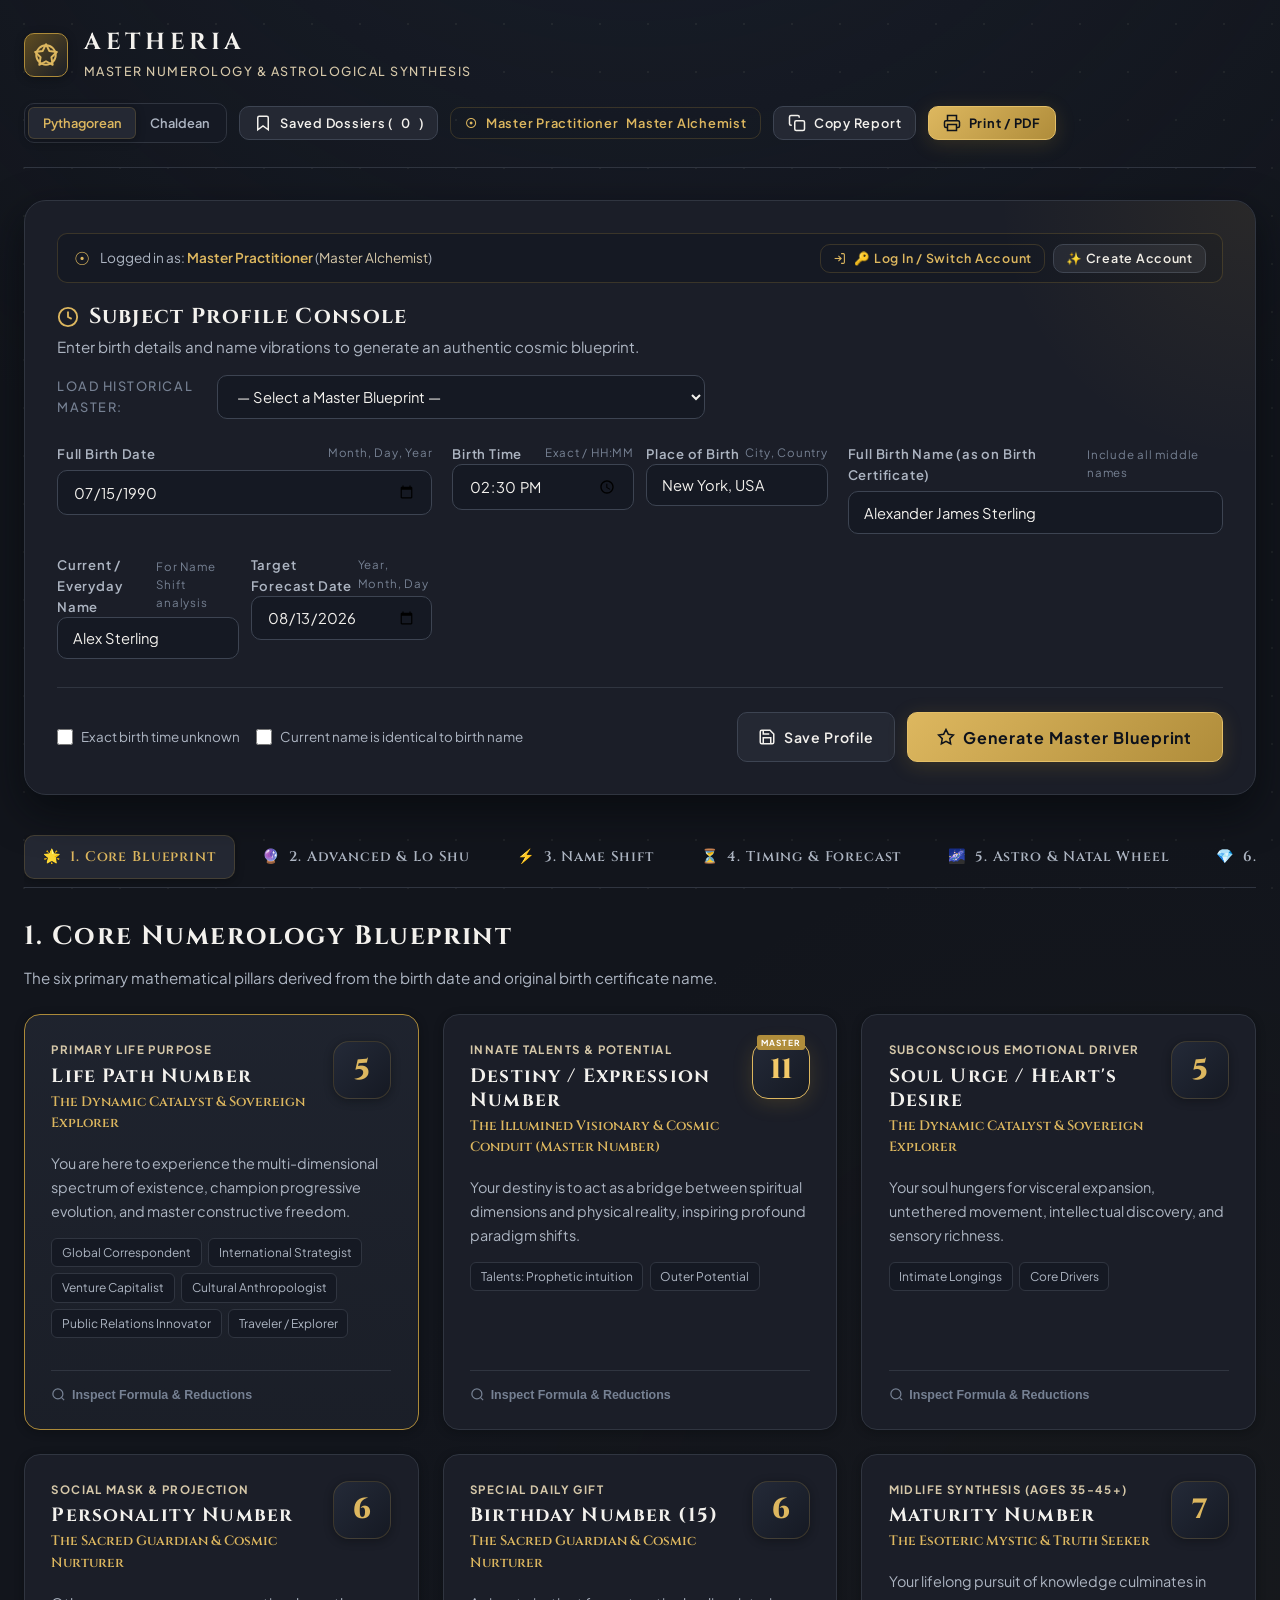
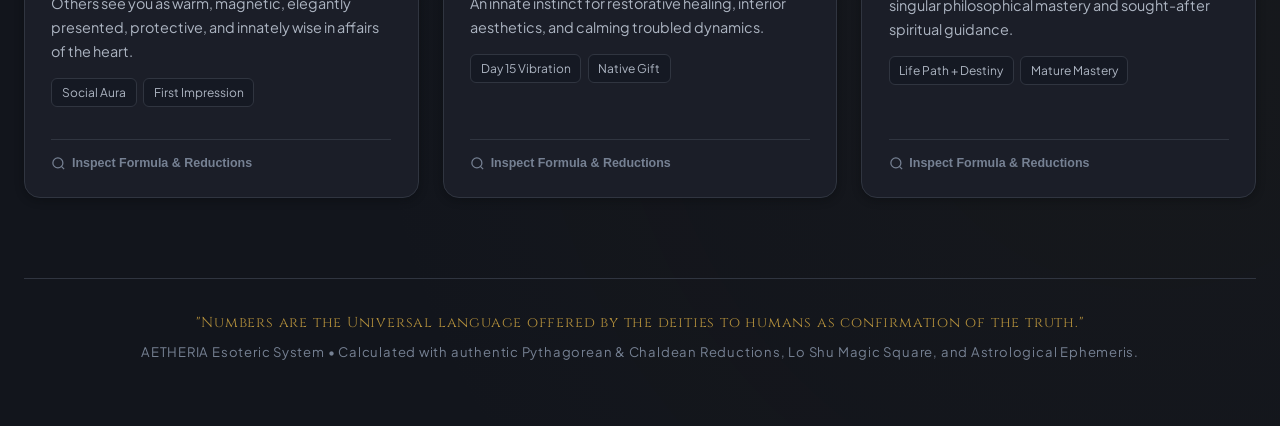
==== index.html @ dfb7d839 "feat: Initial release of AETHERIA Master Numerology & Astrological Synthesis WebApp" ====
<!DOCTYPE html>
<html lang="en">
<head>
  <meta charset="UTF-8">
  <meta name="viewport" content="width=device-width, initial-scale=1.0">
  <title>AETHERIA • Master Numerology & Astrological Synthesis</title>
  <meta name="description" content="Deeply insightful, mathematically rigorous numerology and astrological-hybrid blueprint engine. Full Pythagorean & Chaldean calculations, Karmic Debt detection, transit forecasting, and name shift analysis.">
  
  <!-- CSS Stylesheets -->
  <link rel="stylesheet" href="css/main.css">
  <link rel="stylesheet" href="css/components.css">
  <link rel="stylesheet" href="css/print.css" media="print">
  <link rel="icon" href="data:image/svg+xml,<svg xmlns=%22http://www.w3.org/2000/svg%22 viewBox=%220 0 100 100%22><text y=%22.9em%22 font-size=%2290%22>✨</text></svg>">
</head>
<body>

  <div class="app-container">
    
    <!-- BRAND & HEADER BAR -->
    <header class="brand-header">
      <div class="brand-logo-group">
        <div class="brand-sigil">
          <!-- Sacred Geometry Hexagram / Solar Sigil SVG -->
          <svg viewBox="0 0 24 24" fill="none" stroke-width="1.8" stroke-linecap="round" stroke-linejoin="round">
            <circle cx="12" cy="12" r="9"></circle>
            <polygon points="12 2 15.09 8.26 22 9.27 17 14.14 18.18 21.02 12 17.77 5.82 21.02 7 14.14 2 9.27 8.91 8.26 12 2"></polygon>
          </svg>
        </div>
        <div class="brand-title-wrap">
          <h1>Aetheria</h1>
          <span class="brand-subtitle">Master Numerology & Astrological Synthesis</span>
        </div>
      </div>

      <div class="header-actions">
        <!-- System Toggle (Pythagorean / Chaldean) -->
        <div class="system-toggle-group" title="Select Calculation System">
          <button type="button" id="btn-system-pythagorean" class="system-toggle-btn active" data-system="pythagorean">Pythagorean</button>
          <button type="button" id="btn-system-chaldean" class="system-toggle-btn" data-system="chaldean">Chaldean</button>
        </div>

        <button type="button" id="btn-saved-profiles" class="btn btn-secondary btn-sm" title="View Saved Client Profiles">
          <svg viewBox="0 0 24 24" fill="none" stroke="currentColor" stroke-width="2"><path d="M19 21l-7-5-7 5V5a2 2 0 0 1 2-2h10a2 2 0 0 1 2 2z"></path></svg>
          Saved Dossiers (<span id="saved-count">0</span>)
        </button>

        <!-- User Account / Log In Profile Button -->
        <button type="button" id="btn-user-account" class="btn btn-gold-ghost btn-sm user-account-pill" title="Log In, Register, or Manage Vault">
          <span class="user-sigil-avatar" id="header-user-sigil">🔑</span>
          <span id="header-user-name">Log In / Sign Up</span>
          <span class="user-role-badge" id="header-user-role">Vault</span>
        </button>

        <button type="button" id="btn-copy-report" class="btn btn-secondary btn-sm" title="Copy Markdown Report to Clipboard">
          <svg viewBox="0 0 24 24" fill="none" stroke="currentColor" stroke-width="2"><rect x="9" y="9" width="13" height="13" rx="2" ry="2"></rect><path d="M5 15H4a2 2 0 0 1-2-2V4a2 2 0 0 1 2-2h9a2 2 0 0 1 2 2v1"></path></svg>
          Copy Report
        </button>

        <button type="button" id="btn-print-dossier" class="btn btn-primary btn-sm" title="Print or Save as PDF Dossier">
          <svg viewBox="0 0 24 24" fill="none" stroke="currentColor" stroke-width="2"><polyline points="6 9 6 2 18 2 18 9"></polyline><path d="M6 18H4a2 2 0 0 1-2-2v-5a2 2 0 0 1 2-2h16a2 2 0 0 1 2 2v5a2 2 0 0 1-2 2h-2"></path><rect x="6" y="14" width="12" height="8"></rect></svg>
          Print / PDF
        </button>
      </div>
    </header>

    <!-- INPUT CONSOLE CARD -->
    <section class="console-card" id="console-section">
      <!-- Active Vault / Account Quick Access Strip -->
      <div style="display: flex; justify-content: space-between; align-items: center; background: var(--bg-input); padding: 0.6rem 1rem; border-radius: var(--radius-md); border: 1px solid var(--border-gold-subtle); margin-bottom: 1.25rem; flex-wrap: wrap; gap: 0.5rem;">
        <div style="display: flex; align-items: center; gap: 0.6rem;">
          <span id="banner-user-sigil" style="font-size: 1.1rem; color: var(--gold-primary);">☉</span>
          <span style="font-size: 0.85rem; color: var(--text-secondary);">
            Logged in as: <strong id="banner-user-name" style="color: var(--gold-primary);">Master Practitioner</strong> (<span id="banner-user-role" style="color: var(--gold-muted);">Master</span>)
          </span>
        </div>
        <div style="display: flex; gap: 0.5rem;">
          <button type="button" id="btn-banner-login" class="btn btn-gold-ghost btn-sm" style="padding: 0.35rem 0.75rem; font-size: 0.78rem;">
            <svg viewBox="0 0 24 24" fill="none" stroke="currentColor" stroke-width="2" style="width: 13px; height: 13px;"><path d="M15 3h4a2 2 0 0 1 2 2v14a2 2 0 0 1-2 2h-4"></path><polyline points="10 17 15 12 10 7"></polyline><line x1="15" y1="12" x2="3" y2="12"></line></svg>
            🔑 Log In / Switch Account
          </button>
          <button type="button" id="btn-banner-signup" class="btn btn-secondary btn-sm" style="padding: 0.35rem 0.75rem; font-size: 0.78rem;">
            ✨ Create Account
          </button>
        </div>
      </div>

      <div class="console-header">
        <div>
          <h2>
            <svg width="22" height="22" viewBox="0 0 24 24" fill="none" stroke="var(--gold-primary)" stroke-width="2"><circle cx="12" cy="12" r="10"></circle><polyline points="12 6 12 12 16 14"></polyline></svg>
            Subject Profile Console
          </h2>
          <p>Enter birth details and name vibrations to generate an authentic cosmic blueprint.</p>
        </div>

        <div class="preset-selector-group">
          <label for="preset-select">Load Historical Master:</label>
          <select id="preset-select" class="form-select" style="min-width: 220px;">
            <option value="">— Select a Master Blueprint —</option>
          </select>
        </div>
      </div>

      <form id="blueprint-form">
        <div class="form-grid">
          <!-- Full Birth Date -->
          <div class="form-group">
            <label for="input-birth-date">
              Full Birth Date
              <span class="hint">Month, Day, Year</span>
            </label>
            <input type="date" id="input-birth-date" class="form-control" required value="1990-07-15">
          </div>

          <!-- Birth Time & Place -->
          <div class="form-group">
            <div class="form-row-duo">
              <div>
                <label for="input-birth-time">
                  Birth Time
                  <span class="hint">Exact / HH:MM</span>
                </label>
                <input type="time" id="input-birth-time" class="form-control" value="14:30">
              </div>
              <div>
                <label for="input-birth-place">
                  Place of Birth
                  <span class="hint">City, Country</span>
                </label>
                <input type="text" id="input-birth-place" class="form-control" list="cities-datalist" placeholder="e.g. Paris, France" value="New York, USA">
                <datalist id="cities-datalist"></datalist>
              </div>
            </div>
          </div>

          <!-- Full Birth Name -->
          <div class="form-group">
            <label for="input-birth-name">
              Full Birth Name (as on Birth Certificate)
              <span class="hint">Include all middle names</span>
            </label>
            <input type="text" id="input-birth-name" class="form-control" placeholder="e.g. Nikola Tesla" required value="Alexander James Sterling">
          </div>

          <!-- Current Name & Forecasting Date -->
          <div class="form-group">
            <div class="form-row-duo">
              <div>
                <label for="input-current-name">
                  Current / Everyday Name
                  <span class="hint">For Name Shift analysis</span>
                </label>
                <input type="text" id="input-current-name" class="form-control" placeholder="Same as birth name" value="Alex Sterling">
              </div>
              <div>
                <label for="input-forecast-date">
                  Target Forecast Date
                  <span class="hint">Year, Month, Day</span>
                </label>
                <input type="date" id="input-forecast-date" class="form-control" value="2026-08-13">
              </div>
            </div>
          </div>
        </div>

        <div class="form-footer-actions">
          <div class="form-quick-options">
            <label class="checkbox-label">
              <input type="checkbox" id="chk-unknown-time"> Exact birth time unknown
            </label>
            <label class="checkbox-label">
              <input type="checkbox" id="chk-same-name"> Current name is identical to birth name
            </label>
          </div>

          <div style="display: flex; gap: 0.75rem;">
            <button type="button" id="btn-save-current" class="btn btn-secondary" title="Save current subject profile">
              <svg viewBox="0 0 24 24" fill="none" stroke="currentColor" stroke-width="2"><path d="M19 21H5a2 2 0 0 1-2-2V5a2 2 0 0 1 2-2h11l5 5v11a2 2 0 0 1-2 2z"></path><polyline points="17 21 17 13 7 13 7 21"></polyline><polyline points="7 3 7 8 15 8"></polyline></svg>
              Save Profile
            </button>
            <button type="submit" id="btn-calculate" class="btn btn-primary btn-lg">
              <svg viewBox="0 0 24 24" fill="none" stroke="currentColor" stroke-width="2"><polygon points="12 2 15.09 8.26 22 9.27 17 14.14 18.18 21.02 12 17.77 5.82 21.02 7 14.14 2 9.27 8.91 8.26 12 2"></polygon></svg>
              Generate Master Blueprint
            </button>
          </div>
        </div>
      </form>
    </section>

    <!-- PRINT DOSSIER HEADER (Shows when printed or on report view) -->
    <div class="print-dossier-header" id="print-dossier-banner" style="display: none;">
      <div style="display: flex; justify-content: space-between; align-items: flex-start;">
        <div>
          <h2 id="print-subject-name" style="font-size: 1.5rem; margin-bottom: 0.25rem;">Subject Name</h2>
          <p id="print-subject-details" style="font-size: 0.85rem; color: #444;">Birth Date: 1990-07-15 | System: Pythagorean</p>
        </div>
        <div style="text-align: right;">
          <strong style="font-size: 0.9rem;">AETHERIA ESOTERIC DOSSIER</strong>
          <p id="print-generated-date" style="font-size: 0.75rem; color: #666;">Target Forecast: 2026-08-13</p>
        </div>
      </div>
    </div>

    <!-- TAB NAVIGATION BAR -->
    <div class="tabs-nav-wrapper">
      <nav class="tabs-nav" id="main-tabs-nav" role="tablist">
        <button type="button" class="tab-btn active" data-tab="tab-core" role="tab" aria-selected="true">
          <span>🌟</span> 1. Core Blueprint
        </button>
        <button type="button" class="tab-btn" data-tab="tab-advanced" role="tab" aria-selected="false">
          <span>🔮</span> 2. Advanced & Lo Shu
        </button>
        <button type="button" class="tab-btn" data-tab="tab-name-shift" role="tab" aria-selected="false">
          <span>⚡</span> 3. Name Shift
        </button>
        <button type="button" class="tab-btn" data-tab="tab-forecasting" role="tab" aria-selected="false">
          <span>⏳</span> 4. Timing & Forecast
        </button>
        <button type="button" class="tab-btn" data-tab="tab-synthesis" role="tab" aria-selected="false">
          <span>🌌</span> 5. Astro & Natal Wheel
        </button>
        <button type="button" class="tab-btn" data-tab="tab-remedies" role="tab" aria-selected="false">
          <span>💎</span> 6. Remedies & Solfeggio
        </button>
        <button type="button" class="tab-btn" data-tab="tab-business" role="tab" aria-selected="false">
          <span>🏢</span> 7. Business & Address
        </button>
        <button type="button" class="tab-btn" data-tab="tab-oracle" role="tab" aria-selected="false">
          <span>🤖</span> 8. Esoteric Oracle
        </button>
        <button type="button" class="tab-btn" data-tab="tab-compatibility" role="tab" aria-selected="false">
          <span>💫</span> 9. Synastry Matcher
        </button>
      </nav>
    </div>

    <!-- MAIN TAB CONTENTS CONTAINER -->
    <main id="dossier-content">

      <!-- ===================================================================
           TAB 1: CORE NUMEROLOGY BLUEPRINT
           =================================================================== -->
      <section class="tab-pane active" id="tab-core" role="tabpanel">
        <div style="margin-bottom: 1.5rem;">
          <h2>1. Core Numerology Blueprint</h2>
          <p>The six primary mathematical pillars derived from the birth date and original birth certificate name.</p>
        </div>

        <div class="blueprint-grid" id="core-blueprint-grid">
          <!-- Injected dynamically by JS -->
        </div>
      </section>

      <!-- ===================================================================
           TAB 2: ADVANCED & LO SHU MAGIC SQUARE
           =================================================================== -->
      <section class="tab-pane" id="tab-advanced" role="tabpanel">
        <div style="margin-bottom: 1.5rem;">
          <h2>2. Advanced Esoteric Elements & Lo Shu Magic Square</h2>
          <p>Lo Shu 3×3 Hermetic grid, 8 Arrows of Destiny, Planes of Expression, Bridge Numbers, Karmic Debts, and Epoch Cycles.</p>
        </div>

        <!-- Lo Shu 3x3 Magic Square & Arrows Section -->
        <div style="margin-bottom: 2.5rem;">
          <h3 style="margin-bottom: 0.5rem;">The Lo Shu Magic Square & 8 Arrows of Destiny</h3>
          <p style="margin-bottom: 1.25rem;">Ancient 3×3 chart mapping birth date digits into Thought, Soul, and Physical planes, revealing innate structural arrows.</p>
          <div class="loshu-container" id="loshu-container">
            <!-- Injected dynamically -->
          </div>
        </div>

        <!-- Planes of Expression & Subconscious Self -->
        <div style="margin-bottom: 2.5rem;">
          <h3 style="margin-bottom: 0.5rem;">Planes of Expression & Subconscious Self</h3>
          <p style="margin-bottom: 1.25rem;">Analysis of name letters distributed across Mental, Physical, Emotional, and Intuitive channels.</p>
          <div class="blueprint-grid" id="planes-expression-grid"></div>
        </div>

        <!-- Bridge Numbers -->
        <div style="margin-bottom: 2.5rem;">
          <h3 style="margin-bottom: 0.5rem;">Bridge Numbers (Friction Resolvers)</h3>
          <p style="margin-bottom: 1.25rem;">Quantifies the psychological distance between inner longings and outer expressions with integration advice.</p>
          <div class="blueprint-grid" id="bridge-numbers-grid"></div>
        </div>

        <!-- Three Major Life Epochs -->
        <div style="margin-bottom: 2.5rem;">
          <h3 style="margin-bottom: 0.5rem;">Three Major Life Period Cycles (Epochs)</h3>
          <p style="margin-bottom: 1.25rem;">The three overarching chapters of your life: Youth Formative, Adulthood Productive, and Elderhood Harvest.</p>
          <div class="pinnacles-grid" id="three-periods-grid"></div>
        </div>

        <!-- Karmic Debt Monitor Banner -->
        <div id="karmic-debt-banner-container"></div>

        <!-- Attitude & Balance Grid -->
        <div class="blueprint-grid" id="attitude-balance-grid"></div>

        <!-- 4 Life Challenge Numbers -->
        <div style="margin: 2.5rem 0 1rem 0;">
          <h3>The Four Life Challenges</h3>
          <p>Growth obstacles and developmental tests that arise at distinct evolutionary milestones.</p>
        </div>
        <div class="challenges-grid" id="challenges-grid"></div>

        <!-- 4 Pinnacle Cycles -->
        <div style="margin: 2.5rem 0 1rem 0;">
          <h3>The Four Pinnacle Cycles</h3>
          <p>Major life periods and environmental atmospheres calculated from the Life Path root vibration.</p>
        </div>
        <div class="pinnacles-grid" id="pinnacles-grid"></div>
      </section>

      <!-- ===================================================================
           TAB 3: NAME SHIFT ANALYSIS
           =================================================================== -->
      <section class="tab-pane" id="tab-name-shift" role="tabpanel">
        <div style="margin-bottom: 1.5rem;">
          <h2>3. Name Shift Analysis (Energetic Pivot)</h2>
          <p>Comparative resonance matrix between the original Birth Name on your certificate and your Current Working / Chosen Name.</p>
        </div>

        <div id="name-shift-container"></div>
      </section>

      <!-- ===================================================================
           TAB 4: TIMING & FORECASTING
           =================================================================== -->
      <section class="tab-pane" id="tab-forecasting" role="tabpanel">
        <div style="margin-bottom: 1.5rem;">
          <h2>4. Timing & Forecasting Engine</h2>
          <p>Personal Year, Personal Month, and Personal Day vibrations calculated for the target forecast date.</p>
        </div>

        <div class="forecast-hero-grid" id="forecast-hero-grid"></div>

        <div style="margin: 2.5rem 0 1rem 0;">
          <h3>9-Year Epicycle Progression</h3>
          <p>Visualizing where you currently stand in the 9-year cycle of initiation, growth, harvest, and completion.</p>
        </div>
        <div class="epicycle-tracker" id="epicycle-tracker"></div>

        <div style="margin: 2.5rem 0 1rem 0;">
          <h3>12-Month Transit Roadmap (<span id="forecast-year-label">2026</span>)</h3>
          <p>Month-by-month vibrational landscape, power windows, and tactical guidance.</p>
        </div>
        <div class="transit-calendar-grid" id="transit-calendar-grid"></div>
      </section>

      <!-- ===================================================================
           TAB 5: ASTROLOGY & NATAL HOROSCOPE WHEEL
           =================================================================== -->
      <section class="tab-pane" id="tab-synthesis" role="tabpanel">
        <div style="margin-bottom: 1.5rem;">
          <h2>5. Astrological Synthesis & Interactive Natal Wheel</h2>
          <p>Interactive 12-house vector horoscope wheel, live Chaldean planetary hours cosmic clock, and elemental balances.</p>
        </div>

        <!-- Interactive 12-House Natal Horoscope Wheel -->
        <div class="console-card" style="margin-bottom: 2rem;">
          <h3 style="text-align: center; margin-bottom: 0.5rem;">12-House Natal Horoscope Wheel</h3>
          <p style="text-align: center; margin-bottom: 1.5rem; font-size: 0.86rem;">Interactive vector chart with Ascendant (ASC), Midheaven (MC), Sun, Moon, 12 Houses, and aspect chords.</p>
          <div id="natal-wheel-container" style="display: flex; justify-content: center; align-items: center;"></div>
        </div>

        <!-- Planetary Hours Real-Time Cosmic Clock -->
        <div class="planetary-hours-banner" id="planetary-hours-banner">
          <!-- Injected dynamically -->
        </div>

        <div class="astro-synthesis-grid" id="astro-synthesis-grid" style="margin-top: 2rem;"></div>

        <!-- Lunar Mansion / Nakshatra -->
        <div class="blueprint-card" id="lunar-mansion-card" style="margin-top: 1.5rem;"></div>

        <!-- Quad-Elemental Meter -->
        <div class="astro-card" style="margin-top: 1.5rem;">
          <h3>Cosmic Quad-Elemental Matrix</h3>
          <p>Synthesized elemental distribution combining Astrological placements (Sun, Moon, Ascendant) with Numerological core weightings.</p>
          <div class="elemental-meter-group" id="elemental-meter-group"></div>
        </div>

        <!-- Synthesized Life Mandate Parchment -->
        <div class="mandate-parchment" id="mandate-parchment-container">
          <h3>
            <svg width="22" height="22" viewBox="0 0 24 24" fill="none" stroke="currentColor" stroke-width="2"><path d="M12 2l3.09 6.26L22 9.27l-5 4.87 1.18 6.88L12 17.77l-6.18 3.25L7 14.14 2 9.27l6.91-1.01L12 2z"></path></svg>
            Synthesized Executive Life Mandate
          </h3>
          <p class="mandate-text" id="mandate-proclamation-text"></p>
        </div>
      </section>

      <!-- ===================================================================
           TAB 6: ALCHEMICAL REMEDIES & SOLFEGGIO SOUND SYNTHESIZER
           =================================================================== -->
      <section class="tab-pane" id="tab-remedies" role="tabpanel">
        <div style="margin-bottom: 1.5rem;">
          <h2>6. Alchemical Remedies, Crystals & Solfeggio Sound Generator</h2>
          <p>Sacred gemstone prescriptions, color alchemy, and harmonic Web Audio tone generator attuned to your daily frequency.</p>
        </div>

        <!-- Solfeggio Player Card -->
        <div class="solfeggio-card">
          <div style="display: flex; justify-content: space-between; align-items: center; flex-wrap: wrap; gap: 1rem;">
            <div>
              <span class="card-tag">Web Audio API • Zero Dependencies</span>
              <h3 style="color: var(--gold-primary); margin: 0.2rem 0;">Solfeggio Harmonic Sound Synthesizer</h3>
              <p style="font-size: 0.88rem;">Select a pure sacred frequency for meditation, cellular attunement, and spiritual clearing.</p>
            </div>
            <div style="display: flex; align-items: center; gap: 1rem;">
              <div class="wave-animation">
                <div class="wave-bar"></div>
                <div class="wave-bar"></div>
                <div class="wave-bar"></div>
                <div class="wave-bar"></div>
                <div class="wave-bar"></div>
              </div>
              <button type="button" id="btn-toggle-audio" class="btn-play-tone" title="Play / Pause Tone">
                <svg id="audio-play-icon" width="22" height="22" viewBox="0 0 24 24" fill="currentColor"><polygon points="5 3 19 12 5 21 5 3"></polygon></svg>
              </button>
            </div>
          </div>

          <div class="solfeggio-controls">
            <div style="display: flex; align-items: center; gap: 0.75rem; flex-wrap: wrap;">
              <span style="font-size: 0.82rem; color: var(--text-secondary); font-weight: 600;">Active Tone:</span>
              <strong id="active-tone-label" style="color: var(--gold-primary); font-size: 0.95rem;">432 Hz • Universal Resonance</strong>
            </div>

            <div style="display: flex; align-items: center; gap: 1.25rem; flex-wrap: wrap;">
              <div style="display: flex; align-items: center; gap: 0.5rem;">
                <label for="solfeggio-volume" style="font-size: 0.78rem; color: var(--text-muted);">Volume:</label>
                <input type="range" id="solfeggio-volume" min="0" max="1" step="0.05" value="0.4" style="accent-color: var(--gold-primary); cursor: pointer; width: 100px;">
              </div>
              <div style="display: flex; align-items: center; gap: 0.5rem;">
                <label for="solfeggio-timer" style="font-size: 0.78rem; color: var(--text-muted);">Auto-Timer:</label>
                <select id="solfeggio-timer" class="form-select" style="padding: 0.35rem 0.6rem; font-size: 0.8rem; width: auto;">
                  <option value="0">Continuous</option>
                  <option value="5">5 Minutes</option>
                  <option value="10">10 Minutes</option>
                  <option value="15">15 Minutes</option>
                </select>
              </div>
            </div>
          </div>

          <div class="frequency-pill-grid" id="frequency-pill-grid">
            <!-- Injected dynamically -->
          </div>
        </div>

        <!-- Crystal & Gemstone Prescriptions -->
        <div class="blueprint-grid" id="remedies-grid"></div>

        <!-- Daily Cosmic Decree & Mantra -->
        <div class="mandate-parchment" style="margin-top: 2rem;">
          <h3 style="color: var(--gold-primary);">
            <svg width="20" height="20" viewBox="0 0 24 24" fill="none" stroke="currentColor" stroke-width="2"><circle cx="12" cy="12" r="10"></circle><polyline points="12 6 12 12 14 14"></polyline></svg>
            Daily Alchemical Decree & Meditation Ritual
          </h3>
          <p class="mandate-text" id="daily-mantra-proclamation" style="font-size: 1.05rem;"></p>
        </div>
      </section>

      <!-- ===================================================================
           TAB 7: BUSINESS & ADDRESS SUITE
           =================================================================== -->
      <section class="tab-pane" id="tab-business" role="tabpanel">
        <div style="margin-bottom: 1.5rem;">
          <h2>7. Business, Brand & Address Numerology Suite</h2>
          <p>Analyze company names, brand vibrations, property addresses, and configure practitioner white-label reports.</p>
        </div>

        <!-- Business Name Analyzer -->
        <div class="console-card">
          <h3 style="margin-bottom: 0.4rem;">Business & Brand Name Vibration Analyzer</h3>
          <p style="margin-bottom: 1.25rem; font-size: 0.88rem;">Evaluate the commercial frequency of candidate company names, domains, or book titles.</p>
          
          <div class="form-grid">
            <div class="form-group">
              <label for="input-business-name">Business / Brand Name</label>
              <input type="text" id="input-business-name" class="form-control" placeholder="e.g. Aetheria Quantum Labs" value="Aetheria Labs">
            </div>
            <div class="form-group" style="display: flex; justify-content: flex-end; align-items: flex-end;">
              <button type="button" id="btn-calc-business" class="btn btn-primary" style="width: 100%;">
                <svg viewBox="0 0 24 24" fill="none" stroke="currentColor" stroke-width="2"><path d="M22 12h-4l-3 9L9 3l-3 9H2"></path></svg>
                Calculate Brand Resonance
              </button>
            </div>
          </div>

          <div id="business-results-container" style="margin-top: 1.5rem;"></div>
        </div>

        <!-- Address Numerology -->
        <div class="console-card" style="margin-top: 2rem;">
          <h3 style="margin-bottom: 0.4rem;">Address & Living Space Numerology</h3>
          <p style="margin-bottom: 1.25rem; font-size: 0.88rem;">Decode the domestic atmosphere, prosperity flow, and creative energy of your home or office.</p>
          
          <div class="form-grid">
            <div class="form-group">
              <label for="input-home-address">Street Address / Unit Number</label>
              <input type="text" id="input-home-address" class="form-control" placeholder="e.g. 742 Evergreen Terrace, Unit 4B" value="108 Sacred Oak Way">
            </div>
            <div class="form-group" style="display: flex; justify-content: flex-end; align-items: flex-end;">
              <button type="button" id="btn-calc-address" class="btn btn-primary" style="width: 100%;">
                <svg viewBox="0 0 24 24" fill="none" stroke="currentColor" stroke-width="2"><path d="M3 9l9-7 9 7v11a2 2 0 0 1-2 2H5a2 2 0 0 1-2-2z"></path></svg>
                Decode Home Vibration
              </button>
            </div>
          </div>

          <div id="address-results-container" style="margin-top: 1.5rem;"></div>
        </div>
      </section>

      <!-- ===================================================================
           TAB 8: ESOTERIC ORACLE (AI CHART ADVISOR)
           =================================================================== -->
      <section class="tab-pane" id="tab-oracle" role="tabpanel">
        <div style="margin-bottom: 1.5rem;">
          <h2>8. The Esoteric Oracle • Cosmic Chart Advisor</h2>
          <p>Ask specific questions regarding career, love, timing, or life purpose to receive personalized chart synthesis.</p>
        </div>

        <div class="oracle-console-card">
          <label for="oracle-question-input" style="font-weight: 700; font-family: var(--font-serif); font-size: 1.05rem; color: var(--gold-primary); display: block; margin-bottom: 0.5rem;">
            Consult the Oracle regarding your cosmic blueprint:
          </label>
          <div style="display: flex; gap: 0.75rem; flex-wrap: wrap;">
            <input type="text" id="oracle-question-input" class="form-control" placeholder="e.g. What career path best aligns with my Life Path and current Personal Year?" style="flex: 1; font-size: 1rem;">
            <button type="button" id="btn-ask-oracle" class="btn btn-primary btn-lg">
              <span>🔮</span> Consult Oracle
            </button>
          </div>

          <div class="quick-prompts-group">
            <button type="button" class="quick-prompt-btn" data-prompt="What is my highest vocational calling and financial trajectory?">💼 Career & Wealth Calling</button>
            <button type="button" class="quick-prompt-btn" data-prompt="How should I navigate my current Personal Year cycle and monthly timing?">⏳ Annual Timing & Cycles</button>
            <button type="button" class="quick-prompt-btn" data-prompt="What are my core emotional needs in love and partnership?">❤️ Love & Emotional Sanctuary</button>
            <button type="button" class="quick-prompt-btn" data-prompt="What is the primary spiritual lesson of my active Karmic Debts and Challenges?">✨ Karma & Soul Mastery</button>
          </div>

          <div id="oracle-response-container"></div>
        </div>
      </section>

      <!-- ===================================================================
           TAB 9: RELATIONSHIP COMPATIBILITY MATCHER
           =================================================================== -->
      <section class="tab-pane" id="tab-compatibility" role="tabpanel">
        <div style="margin-bottom: 1.5rem;">
          <h2>9. Relationship Resonance & Synergy Matcher</h2>
          <p>Compare two cosmic blueprints to evaluate harmonic affinity, communication ease, and mutual growth friction.</p>
        </div>

        <div class="console-card">
          <div class="form-grid">
            <div class="form-group">
              <label for="compat-partner-name">Partner / Counterpart Full Name</label>
              <input type="text" id="compat-partner-name" class="form-control" placeholder="e.g. Marie Curie" value="Eleanor Vance">
            </div>
            <div class="form-group">
              <label for="compat-partner-date">Partner Birth Date</label>
              <input type="date" id="compat-partner-date" class="form-control" value="1992-11-24">
            </div>
          </div>
          <div style="margin-top: 1.25rem; text-align: right;">
            <button type="button" id="btn-calculate-compat" class="btn btn-primary">
              <svg viewBox="0 0 24 24" fill="none" stroke="currentColor" stroke-width="2"><path d="M20.84 4.61a5.5 5.5 0 0 0-7.78 0L12 5.67l-1.06-1.06a5.5 5.5 0 0 0-7.78 7.78l1.06 1.06L12 21.23l7.78-7.78 1.06-1.06a5.5 5.5 0 0 0 0-7.78z"></path></svg>
              Analyze Synastry Resonance
            </button>
          </div>
        </div>

        <div id="compatibility-results-container"></div>
      </section>

    </main>

    <!-- FOOTER -->
    <footer class="app-footer">
      <div class="footer-sacred">"Numbers are the Universal language offered by the deities to humans as confirmation of the truth."</div>
      <p>AETHERIA Esoteric System • Calculated with authentic Pythagorean & Chaldean Reductions, Lo Shu Magic Square, and Astrological Ephemeris.</p>
    </footer>

  </div>

  <!-- =======================================================================
       STEP-BY-STEP MATHEMATICAL INSPECTOR MODAL
       ======================================================================= -->
  <div class="modal-backdrop" id="inspector-modal" role="dialog" aria-modal="true" aria-hidden="true">
    <div class="modal-window">
      <button type="button" class="modal-close-btn" id="modal-close-btn" aria-label="Close modal">&times;</button>
      <div id="modal-inspector-content">
        <!-- Injected dynamically -->
      </div>
    </div>
  </div>

  <!-- =======================================================================
       SAVED PROFILES DRAWER / MODAL
       ======================================================================= -->
  <div class="modal-backdrop" id="saved-profiles-modal" role="dialog" aria-modal="true" aria-hidden="true">
    <div class="modal-window">
      <button type="button" class="modal-close-btn" id="saved-modal-close-btn" aria-label="Close modal">&times;</button>
      <h2 style="margin-bottom: 0.5rem;">Saved Dossiers & Client Profiles</h2>
      <p style="margin-bottom: 1.5rem;">Manage your locally stored numerological and astrological profiles.</p>
      
      <div id="saved-profiles-list" style="display: flex; flex-direction: column; gap: 0.75rem; max-height: 55vh; overflow-y: auto;">
        <!-- Injected dynamically -->
      </div>
    </div>
  </div>

  <!-- =======================================================================
       USER AUTHENTICATION & VAULT SETTINGS MODAL
       ======================================================================= -->
  <div class="modal-backdrop" id="auth-modal" role="dialog" aria-modal="true" aria-hidden="true">
    <div class="modal-window" style="max-width: 520px;">
      <button type="button" class="modal-close-btn" id="auth-modal-close-btn" aria-label="Close modal">&times;</button>
      
      <div class="auth-modal-tabs">
        <button type="button" class="auth-modal-tab active" id="tab-auth-signin">🔑 Sign In</button>
        <button type="button" class="auth-modal-tab" id="tab-auth-signup">✨ Create Account</button>
        <button type="button" class="auth-modal-tab" id="tab-auth-profile">📁 My Vault & Backups</button>
      </div>

      <!-- PANE 1: SIGN IN -->
      <div id="auth-pane-signin">
        <h3 style="margin-bottom: 0.35rem; color: var(--gold-primary);">Sign In to Your Vault</h3>
        <p style="font-size: 0.85rem; margin-bottom: 1.25rem;">Enter your practitioner account email or username and 4-digit PIN.</p>
        
        <form id="form-signin">
          <div class="form-group" style="margin-bottom: 1rem;">
            <label for="signin-email">Email / Account Username</label>
            <input type="text" id="signin-email" class="form-control" placeholder="e.g. practitioner@aetheria.local" required>
          </div>
          <div class="form-group" style="margin-bottom: 1.25rem;">
            <label for="signin-pin">4-Digit Security PIN / Password</label>
            <input type="password" id="signin-pin" class="form-control" placeholder="••••" maxlength="12" required>
          </div>
          <button type="submit" class="btn btn-primary" style="width: 100%;">
            <svg viewBox="0 0 24 24" fill="none" stroke="currentColor" stroke-width="2" style="width: 16px; height: 16px;"><path d="M15 3h4a2 2 0 0 1 2 2v14a2 2 0 0 1-2 2h-4"></path><polyline points="10 17 15 12 10 7"></polyline><line x1="15" y1="12" x2="3" y2="12"></line></svg>
            Sign In & Unlock Vault
          </button>
        </form>
      </div>

      <!-- PANE 2: CREATE ACCOUNT / SIGN UP -->
      <div id="auth-pane-signup" style="display: none;">
        <h3 style="margin-bottom: 0.35rem; color: var(--gold-primary);">Create New Practitioner Account</h3>
        <p style="font-size: 0.85rem; margin-bottom: 1.25rem;">Create a private, isolated vault protected by your personal PIN.</p>
        
        <form id="form-signup">
          <div class="form-group" style="margin-bottom: 1rem;">
            <label for="signup-name">Practitioner / Full Name</label>
            <input type="text" id="signup-name" class="form-control" placeholder="e.g. Master Alex" required>
          </div>
          <div class="form-group" style="margin-bottom: 1rem;">
            <label for="signup-email">Account Email / Handle</label>
            <input type="text" id="signup-email" class="form-control" placeholder="e.g. alex@aetheria.local" required>
          </div>
          <div class="form-group" style="margin-bottom: 1rem;">
            <label for="signup-pin">4-Digit Security PIN / Password</label>
            <input type="password" id="signup-pin" class="form-control" placeholder="••••" maxlength="12" required>
          </div>
          
          <div class="form-group" style="margin-bottom: 1.25rem;">
            <label>Choose Cosmic Sigil Avatar</label>
            <div class="sigil-picker-grid" id="signup-sigil-picker">
              <!-- Injected dynamically -->
            </div>
          </div>

          <button type="submit" class="btn btn-primary" style="width: 100%;">
            <svg viewBox="0 0 24 24" fill="none" stroke="currentColor" stroke-width="2" style="width: 16px; height: 16px;"><path d="M16 21v-2a4 4 0 0 0-4-4H5a4 4 0 0 0-4 4v2"></path><circle cx="8.5" cy="7.5" r="4"></circle><line x1="20" y1="8" x2="20" y2="14"></line><line x1="23" y1="11" x2="17" y2="11"></line></svg>
            Create Account & Initialize Vault
          </button>
        </form>
      </div>

      <!-- PANE 3: ACTIVE PROFILE & VAULT SETTINGS -->
      <div id="auth-pane-profile" style="display: none;">
        <div style="text-align: center; margin-bottom: 1.25rem;">
          <div class="user-sigil-avatar" id="vault-user-sigil" style="width: 52px; height: 52px; font-size: 1.75rem; margin: 0 auto 0.5rem auto;">☉</div>
          <h3 id="vault-user-name" style="color: var(--gold-primary); margin-bottom: 2px;">Master Practitioner</h3>
          <div id="vault-user-email" style="font-size: 0.82rem; color: var(--text-secondary);">practitioner@aetheria.local</div>
        </div>

        <div class="vault-stats-card">
          <div>
            <strong style="color: var(--text-primary); display: block;">Active Dossier Vault</strong>
            <span style="font-size: 0.8rem; color: var(--text-muted);">Saved profiles securely tied to this account</span>
          </div>
          <div class="number-glyph-box number-glyph-sm master" id="vault-profile-count">0</div>
        </div>

        <div style="display: flex; flex-direction: column; gap: 0.75rem; margin-top: 1.5rem;">
          <button type="button" class="btn btn-primary" id="btn-vault-export" style="width: 100%;">
            <svg viewBox="0 0 24 24" fill="none" stroke="currentColor" stroke-width="2"><path d="M21 15v4a2 2 0 0 1-2 2H5a2 2 0 0 1-2-2v-4"></path><polyline points="7 10 12 15 17 10"></polyline><line x1="12" y1="15" x2="12" y2="3"></line></svg>
            Export Encrypted Vault Backup (.JSON)
          </button>
          <button type="button" class="btn btn-secondary" id="btn-vault-import" style="width: 100%;">
            <svg viewBox="0 0 24 24" fill="none" stroke="currentColor" stroke-width="2"><path d="M21 15v4a2 2 0 0 1-2 2H5a2 2 0 0 1-2-2v-4"></path><polyline points="17 8 12 3 7 8"></polyline><line x1="12" y1="3" x2="12" y2="15"></line></svg>
            Restore Vault from File (.JSON)
          </button>
          <input type="file" id="vault-file-input" accept=".json" style="display: none;">
          
          <div style="display: flex; gap: 0.75rem; margin-top: 0.5rem;">
            <button type="button" class="btn btn-secondary" id="btn-switch-account" style="flex: 1;">Switch Account</button>
            <button type="button" class="btn btn-secondary" id="btn-signout" style="flex: 1; color: var(--stellar-crimson);">Sign Out</button>
          </div>
        </div>
      </div>

    </div>
  </div>

  <!-- TOAST NOTIFICATION CONTAINER -->
  <div class="toast-container" id="toast-container" aria-live="polite"></div>

  <!-- JAVASCRIPT STANDALONE BUNDLE (Compatible with file:/// and http://) -->
  <script defer src="js/app.bundle.js"></script>
</body>
</html>
---- css/main.css ----
/* ==========================================================================
   AETHERIA DESIGN SYSTEM - MAIN STYLES
   Aesthetic: Refined Obsidian & Champagne Gold Esoteric Luxury
   ========================================================================== */

@import url('https://fonts.googleapis.com/css2?family=Cinzel:wght@500;600;700;800&family=Cinzel+Decorative:wght@700&family=Plus+Jakarta+Sans:wght@300;400;500;600;700&display=swap');

:root {
  /* Core Color Palette (HSL Tailored) */
  --bg-space: hsl(222, 22%, 9%);
  --bg-surface: hsl(222, 20%, 13%);
  --bg-surface-elevated: hsl(222, 18%, 17%);
  --bg-surface-hover: hsl(222, 16%, 21%);
  --bg-input: hsl(222, 24%, 11%);

  /* Borders & Dividers */
  --border-subtle: hsl(220, 14%, 22%);
  --border-medium: hsl(220, 15%, 28%);
  --border-gold: hsl(42, 50%, 45%);
  --border-gold-subtle: hsla(42, 45%, 45%, 0.25);

  /* Gold & Champagne Accent Scale */
  --gold-primary: hsl(42, 65%, 62%);
  --gold-hover: hsl(42, 75%, 68%);
  --gold-deep: hsl(42, 50%, 46%);
  --gold-muted: hsl(42, 35%, 75%);
  --gold-glow: hsla(42, 65%, 60%, 0.15);

  /* Celestial Secondary Accents */
  --stellar-blue: hsl(205, 45%, 55%);
  --stellar-teal: hsl(175, 40%, 50%);
  --stellar-emerald: hsl(150, 40%, 50%);
  --stellar-crimson: hsl(355, 45%, 55%);
  --stellar-amethyst: hsl(270, 30%, 65%);

  /* Typography Colors */
  --text-primary: hsl(45, 20%, 94%);
  --text-secondary: hsl(218, 15%, 72%);
  --text-muted: hsl(218, 12%, 52%);
  --text-gold: hsl(42, 65%, 62%);

  /* Typography Fonts & Tracking */
  --font-serif: 'Cinzel', Georgia, serif;
  --font-serif-dec: 'Cinzel Decorative', Georgia, serif;
  --font-sans: 'Plus Jakarta Sans', -apple-system, BlinkMacSystemFont, 'Segoe UI', Roboto, sans-serif;
  
  --tracking-tight: -0.015em;
  --tracking-normal: 0.01em;
  --tracking-wide: 0.06em;
  --tracking-wider: 0.12em;
  --tracking-widest: 0.2em;

  /* Elevations & Shadows */
  --shadow-sm: 0 2px 8px hsla(220, 30%, 4%, 0.4);
  --shadow-md: 0 8px 24px hsla(220, 30%, 4%, 0.5);
  --shadow-lg: 0 16px 40px hsla(220, 30%, 3%, 0.65);
  --shadow-gold: 0 4px 20px hsla(42, 60%, 50%, 0.18);

  /* Radii */
  --radius-sm: 6px;
  --radius-md: 10px;
  --radius-lg: 16px;
  --radius-xl: 22px;
  --radius-full: 9999px;

  /* Transitions */
  --transition-fast: 150ms cubic-bezier(0.4, 0, 0.2, 1);
  --transition-smooth: 260ms cubic-bezier(0.4, 0, 0.2, 1);
  --transition-bounce: 400ms cubic-bezier(0.34, 1.56, 0.64, 1);
}

/* ==========================================================================
   BASE & RESET
   ========================================================================== */

*, *::before, *::after {
  box-sizing: border-box;
  margin: 0;
  padding: 0;
}

html {
  font-size: 16px;
  scroll-behavior: smooth;
  -webkit-font-smoothing: antialiased;
  -moz-osx-font-smoothing: grayscale;
  background-color: var(--bg-space);
  color: var(--text-primary);
}

body {
  font-family: var(--font-sans);
  line-height: 1.6;
  min-height: 100vh;
  position: relative;
  background: 
    radial-gradient(ellipse 80% 50% at 50% -20%, hsla(220, 30%, 18%, 0.45), transparent),
    radial-gradient(circle at 90% 80%, hsla(42, 40%, 20%, 0.08), transparent 40%),
    var(--bg-space);
  color: var(--text-primary);
  overflow-x: hidden;
}

/* Subtle Cosmic Starfield Noise Background */
body::before {
  content: '';
  position: fixed;
  top: 0; left: 0; width: 100%; height: 100%;
  pointer-events: none;
  z-index: 0;
  opacity: 0.35;
  background-image: radial-gradient(hsla(45, 30%, 80%, 0.2) 1px, transparent 1px);
  background-size: 48px 48px;
}

/* Container Structure */
.app-container {
  position: relative;
  z-index: 1;
  max-width: 1320px;
  margin: 0 auto;
  padding: 0 1.5rem 4rem 1.5rem;
}

/* ==========================================================================
   TYPOGRAPHY
   ========================================================================== */

h1, h2, h3, h4, h5, h6 {
  font-family: var(--font-serif);
  font-weight: 700;
  color: var(--text-primary);
  letter-spacing: var(--tracking-wide);
  line-height: 1.25;
}

h1 {
  font-size: 2.25rem;
  letter-spacing: var(--tracking-wider);
}

h2 {
  font-size: 1.65rem;
  margin-bottom: 0.75rem;
}

h3 {
  font-size: 1.25rem;
  margin-bottom: 0.5rem;
}

p {
  color: var(--text-secondary);
  font-size: 0.95rem;
  line-height: 1.65;
}

strong, b {
  color: var(--text-primary);
  font-weight: 600;
}

/* ==========================================================================
   NAVIGATION & BRAND BAR
   ========================================================================== */

.brand-header {
  padding: 1.75rem 0 1.5rem 0;
  border-bottom: 1px solid var(--border-subtle);
  margin-bottom: 2rem;
  display: flex;
  justify-content: space-between;
  align-items: center;
  flex-wrap: wrap;
  gap: 1.25rem;
}

.brand-logo-group {
  display: flex;
  align-items: center;
  gap: 1rem;
}

.brand-sigil {
  width: 44px;
  height: 44px;
  border-radius: var(--radius-md);
  background: linear-gradient(135deg, hsl(42, 50%, 25%), hsl(222, 20%, 13%));
  border: 1px solid var(--border-gold);
  display: grid;
  place-items: center;
  box-shadow: var(--shadow-sm);
}

.brand-sigil svg {
  width: 26px;
  height: 26px;
  stroke: var(--gold-primary);
}

.brand-title-wrap h1 {
  font-size: 1.45rem;
  letter-spacing: var(--tracking-widest);
  text-transform: uppercase;
  color: var(--text-primary);
  display: flex;
  align-items: center;
  gap: 0.5rem;
}

.brand-subtitle {
  font-size: 0.78rem;
  letter-spacing: var(--tracking-wider);
  text-transform: uppercase;
  color: var(--gold-muted);
  font-weight: 500;
}

.header-actions {
  display: flex;
  align-items: center;
  gap: 0.75rem;
  flex-wrap: wrap;
}

/* System Switcher (Pythagorean / Chaldean) */
.system-toggle-group {
  display: flex;
  background: var(--bg-input);
  border: 1px solid var(--border-subtle);
  border-radius: var(--radius-md);
  padding: 3px;
}

.system-toggle-btn {
  background: transparent;
  border: none;
  color: var(--text-secondary);
  font-family: var(--font-sans);
  font-size: 0.8rem;
  font-weight: 600;
  padding: 0.45rem 0.85rem;
  border-radius: var(--radius-sm);
  cursor: pointer;
  transition: all var(--transition-fast);
}

.system-toggle-btn.active {
  background: var(--bg-surface-elevated);
  color: var(--gold-primary);
  border: 1px solid var(--border-gold-subtle);
  box-shadow: var(--shadow-sm);
}

/* ==========================================================================
   TAB NAVIGATION
   ========================================================================== */

.tabs-nav-wrapper {
  margin: 1.75rem 0 2rem 0;
  border-bottom: 1px solid var(--border-subtle);
  overflow-x: auto;
  -webkit-overflow-scrolling: touch;
}

.tabs-nav {
  display: flex;
  gap: 0.5rem;
  min-width: max-content;
  padding-bottom: 0.5rem;
}

.tab-btn {
  background: transparent;
  border: 1px solid transparent;
  color: var(--text-secondary);
  font-family: var(--font-serif);
  font-size: 0.88rem;
  font-weight: 600;
  letter-spacing: var(--tracking-wide);
  padding: 0.7rem 1.15rem;
  border-radius: var(--radius-md);
  cursor: pointer;
  display: flex;
  align-items: center;
  gap: 0.5rem;
  transition: all var(--transition-fast);
}

.tab-btn:hover {
  color: var(--text-primary);
  background: var(--bg-surface);
}

.tab-btn.active {
  color: var(--gold-primary);
  background: var(--bg-surface-elevated);
  border-color: var(--border-gold-subtle);
  box-shadow: var(--shadow-sm);
}

.tab-pane {
  display: none;
  animation: fadeIn 300ms ease-out forwards;
}

.tab-pane.active {
  display: block;
}

@keyframes fadeIn {
  from { opacity: 0; transform: translateY(6px); }
  to { opacity: 1; transform: translateY(0); }
}

/* ==========================================================================
   FOOTER
   ========================================================================== */

.app-footer {
  margin-top: 5rem;
  padding-top: 2rem;
  border-top: 1px solid var(--border-subtle);
  text-align: center;
  font-size: 0.82rem;
  color: var(--text-muted);
  letter-spacing: var(--tracking-wide);
}

.app-footer p {
  color: var(--text-muted);
  font-size: 0.82rem;
}

.footer-sacred {
  font-family: var(--font-serif);
  color: var(--gold-deep);
  margin-bottom: 0.4rem;
  font-size: 0.9rem;
}

/* Responsive adjustments */
@media (max-width: 900px) {
  .brand-header {
    flex-direction: column;
    align-items: flex-start;
  }
  .header-actions {
    width: 100%;
    justify-content: space-between;
  }
}
---- css/components.css ----
/* ==========================================================================
   AETHERIA DESIGN SYSTEM - COMPONENTS
   Forms, Cards, Badges, Modals, Progress Wheels, Data Tables
   ========================================================================== */

/* ==========================================================================
   BUTTONS
   ========================================================================== */

.btn {
  display: inline-flex;
  align-items: center;
  justify-content: center;
  gap: 0.5rem;
  font-family: var(--font-sans);
  font-size: 0.88rem;
  font-weight: 600;
  letter-spacing: var(--tracking-wide);
  padding: 0.65rem 1.25rem;
  border-radius: var(--radius-md);
  border: 1px solid transparent;
  cursor: pointer;
  transition: all var(--transition-fast);
  text-decoration: none;
  white-space: nowrap;
}

.btn svg {
  width: 18px;
  height: 18px;
  flex-shrink: 0;
}

/* Primary Gold Button */
.btn-primary {
  background: linear-gradient(135deg, var(--gold-primary), var(--gold-deep));
  color: hsl(222, 30%, 8%);
  font-weight: 700;
  border: 1px solid hsl(42, 70%, 65%);
  box-shadow: var(--shadow-gold);
}

.btn-primary:hover {
  background: linear-gradient(135deg, var(--gold-hover), var(--gold-primary));
  box-shadow: 0 6px 24px hsla(42, 70%, 50%, 0.35);
  transform: translateY(-1px);
}

.btn-primary:active {
  transform: translateY(0);
}

/* Secondary / Ghost Surface Buttons */
.btn-secondary {
  background: var(--bg-surface-elevated);
  color: var(--text-primary);
  border: 1px solid var(--border-medium);
}

.btn-secondary:hover {
  background: var(--bg-surface-hover);
  border-color: var(--gold-muted);
  color: var(--gold-primary);
}

.btn-gold-ghost {
  background: transparent;
  color: var(--gold-primary);
  border: 1px solid var(--border-gold-subtle);
}

.btn-gold-ghost:hover {
  background: hsla(42, 60%, 50%, 0.1);
  border-color: var(--gold-primary);
}

.btn-sm {
  padding: 0.45rem 0.85rem;
  font-size: 0.8rem;
}

.btn-lg {
  padding: 0.85rem 1.85rem;
  font-size: 1rem;
}

/* ==========================================================================
   INPUT CONSOLE / HERO FORM
   ========================================================================== */

.console-card {
  background: var(--bg-surface);
  border: 1px solid var(--border-subtle);
  border-radius: var(--radius-xl);
  padding: 2rem;
  box-shadow: var(--shadow-lg);
  margin-bottom: 2.5rem;
  position: relative;
  overflow: hidden;
}

.console-card::after {
  content: '';
  position: absolute;
  top: 0; right: 0;
  width: 260px; height: 260px;
  background: radial-gradient(circle at top right, hsla(42, 60%, 50%, 0.08), transparent 70%);
  pointer-events: none;
}

.console-header {
  display: flex;
  justify-content: space-between;
  align-items: center;
  margin-bottom: 1.5rem;
  flex-wrap: wrap;
  gap: 1rem;
}

.console-header h2 {
  margin-bottom: 0.2rem;
  font-size: 1.35rem;
  display: flex;
  align-items: center;
  gap: 0.6rem;
}

.preset-selector-group {
  display: flex;
  align-items: center;
  gap: 0.5rem;
}

.preset-selector-group label {
  font-size: 0.8rem;
  color: var(--text-muted);
  font-weight: 500;
  text-transform: uppercase;
  letter-spacing: var(--tracking-wider);
}

.form-grid {
  display: grid;
  grid-template-columns: repeat(auto-fit, minmax(280px, 1fr));
  gap: 1.25rem;
}

.form-group {
  display: flex;
  flex-direction: column;
  gap: 0.4rem;
}

.form-group label {
  font-size: 0.82rem;
  font-weight: 600;
  color: var(--text-secondary);
  letter-spacing: var(--tracking-wide);
  display: flex;
  justify-content: space-between;
  align-items: center;
}

.form-group label span.hint {
  font-size: 0.72rem;
  color: var(--text-muted);
  font-weight: 400;
}

.form-control,
.form-select {
  width: 100%;
  background: var(--bg-input);
  border: 1px solid var(--border-medium);
  color: var(--text-primary);
  font-family: var(--font-sans);
  font-size: 0.92rem;
  padding: 0.7rem 0.95rem;
  border-radius: var(--radius-md);
  outline: none;
  transition: all var(--transition-fast);
}

.form-control:focus,
.form-select:focus {
  border-color: var(--gold-primary);
  box-shadow: 0 0 0 3px hsla(42, 65%, 60%, 0.15);
  background: var(--bg-surface);
}

.form-control::placeholder {
  color: var(--text-muted);
  opacity: 0.7;
}

.form-row-duo {
  display: grid;
  grid-template-columns: 1fr 1fr;
  gap: 0.75rem;
}

.form-footer-actions {
  margin-top: 1.75rem;
  padding-top: 1.5rem;
  border-top: 1px solid var(--border-subtle);
  display: flex;
  justify-content: space-between;
  align-items: center;
  flex-wrap: wrap;
  gap: 1rem;
}

.form-quick-options {
  display: flex;
  align-items: center;
  gap: 1rem;
}

.checkbox-label {
  display: inline-flex;
  align-items: center;
  gap: 0.5rem;
  font-size: 0.84rem;
  color: var(--text-secondary);
  cursor: pointer;
  user-select: none;
}

.checkbox-label input[type="checkbox"] {
  accent-color: var(--gold-primary);
  width: 16px;
  height: 16px;
  cursor: pointer;
}

/* ==========================================================================
   GLYPHS & NUMBER BADGES
   ========================================================================== */

.number-glyph-box {
  width: 58px;
  height: 58px;
  border-radius: var(--radius-lg);
  background: linear-gradient(135deg, hsl(222, 22%, 18%), hsl(222, 25%, 11%));
  border: 1px solid var(--border-gold-subtle);
  display: grid;
  place-items: center;
  font-family: var(--font-serif);
  font-size: 1.75rem;
  font-weight: 800;
  color: var(--gold-primary);
  box-shadow: var(--shadow-sm);
  flex-shrink: 0;
  position: relative;
  transition: all var(--transition-smooth);
}

.number-glyph-box.master {
  border-color: var(--gold-primary);
  color: hsl(42, 85%, 68%);
  box-shadow: var(--shadow-gold);
}

.number-glyph-box.master::before {
  content: 'MASTER';
  position: absolute;
  top: -7px;
  font-size: 0.52rem;
  font-family: var(--font-sans);
  letter-spacing: var(--tracking-wider);
  background: var(--gold-deep);
  color: #fff;
  padding: 1px 4px;
  border-radius: 3px;
  font-weight: 700;
}

.number-glyph-sm {
  width: 38px;
  height: 38px;
  font-size: 1.15rem;
  border-radius: var(--radius-md);
}

.number-glyph-lg {
  width: 80px;
  height: 80px;
  font-size: 2.5rem;
  border-radius: var(--radius-xl);
}

/* ==========================================================================
   CARDS & GRIDS (CORE BLUEPRINT)
   ========================================================================== */

.blueprint-grid {
  display: grid;
  grid-template-columns: repeat(auto-fit, minmax(360px, 1fr));
  gap: 1.5rem;
  margin-bottom: 2.5rem;
}

.blueprint-card {
  background: var(--bg-surface);
  border: 1px solid var(--border-subtle);
  border-radius: var(--radius-lg);
  padding: 1.65rem;
  display: flex;
  flex-direction: column;
  justify-content: space-between;
  box-shadow: var(--shadow-sm);
  transition: transform var(--transition-smooth), border-color var(--transition-smooth), box-shadow var(--transition-smooth);
  position: relative;
}

.blueprint-card:hover {
  transform: translateY(-3px);
  border-color: var(--border-gold-subtle);
  box-shadow: var(--shadow-md);
}

.blueprint-card.highlight {
  border-color: var(--border-gold);
  background: linear-gradient(180deg, hsl(222, 20%, 15%), var(--bg-surface));
}

.card-top {
  display: flex;
  justify-content: space-between;
  align-items: flex-start;
  gap: 1rem;
  margin-bottom: 1.1rem;
}

.card-meta {
  flex: 1;
}

.card-tag {
  font-size: 0.72rem;
  font-weight: 700;
  text-transform: uppercase;
  letter-spacing: var(--tracking-wider);
  color: var(--gold-muted);
  margin-bottom: 0.25rem;
  display: block;
}

.card-meta h3 {
  font-size: 1.2rem;
  color: var(--text-primary);
  margin-bottom: 0.25rem;
}

.card-archetype {
  font-size: 0.84rem;
  color: var(--gold-primary);
  font-family: var(--font-serif);
  font-weight: 600;
}

.card-body p {
  font-size: 0.9rem;
  margin-bottom: 0.9rem;
}

.card-pill-list {
  display: flex;
  flex-wrap: wrap;
  gap: 0.4rem;
  margin: 0.75rem 0;
}

.card-pill {
  background: var(--bg-input);
  border: 1px solid var(--border-subtle);
  padding: 0.25rem 0.6rem;
  border-radius: var(--radius-sm);
  font-size: 0.75rem;
  color: var(--text-secondary);
}

.card-footer {
  margin-top: 1.25rem;
  padding-top: 1rem;
  border-top: 1px solid var(--border-subtle);
  display: flex;
  justify-content: space-between;
  align-items: center;
}

.btn-inspect {
  background: transparent;
  border: none;
  color: var(--text-muted);
  font-size: 0.78rem;
  font-weight: 600;
  display: inline-flex;
  align-items: center;
  gap: 0.35rem;
  cursor: pointer;
  transition: color var(--transition-fast);
}

.btn-inspect:hover {
  color: var(--gold-primary);
}

/* ==========================================================================
   ADVANCED / KARMIC ELEMENTS
   ========================================================================== */

.karmic-banner {
  border-radius: var(--radius-lg);
  padding: 1.5rem 1.75rem;
  margin-bottom: 2rem;
  display: flex;
  align-items: flex-start;
  gap: 1.25rem;
  border: 1px solid var(--border-subtle);
}

.karmic-banner.clean {
  background: linear-gradient(135deg, hsla(150, 40%, 15%, 0.5), var(--bg-surface));
  border-color: hsla(150, 40%, 40%, 0.4);
}

.karmic-banner.debt {
  background: linear-gradient(135deg, hsla(42, 60%, 18%, 0.5), var(--bg-surface));
  border-color: var(--border-gold);
}

.karmic-icon-box {
  width: 44px;
  height: 44px;
  border-radius: var(--radius-md);
  display: grid;
  place-items: center;
  flex-shrink: 0;
}

.karmic-banner.clean .karmic-icon-box {
  background: hsla(150, 50%, 40%, 0.2);
  color: var(--stellar-emerald);
}

.karmic-banner.debt .karmic-icon-box {
  background: hsla(42, 70%, 50%, 0.2);
  color: var(--gold-primary);
}

.karmic-content h3 {
  font-size: 1.15rem;
  margin-bottom: 0.35rem;
}

.karmic-debt-card {
  background: var(--bg-surface);
  border: 1px solid var(--border-medium);
  border-radius: var(--radius-md);
  padding: 1.25rem;
  margin-top: 1rem;
}

.karmic-debt-header {
  display: flex;
  align-items: center;
  gap: 0.75rem;
  margin-bottom: 0.5rem;
}

.karmic-debt-header strong {
  color: var(--gold-primary);
  font-size: 1.05rem;
  font-family: var(--font-serif);
}

/* 4 Challenges Timeline */
.challenges-grid,
.pinnacles-grid {
  display: grid;
  grid-template-columns: repeat(auto-fit, minmax(260px, 1fr));
  gap: 1.25rem;
  margin-top: 1rem;
}

.challenge-item,
.pinnacle-item {
  background: var(--bg-surface);
  border: 1px solid var(--border-subtle);
  border-radius: var(--radius-md);
  padding: 1.25rem;
  position: relative;
}

.challenge-item.main-challenge {
  border-color: var(--border-gold);
  background: linear-gradient(180deg, hsl(222, 20%, 15%), var(--bg-surface));
}

.challenge-item-header,
.pinnacle-item-header {
  display: flex;
  justify-content: space-between;
  align-items: center;
  margin-bottom: 0.75rem;
}

.challenge-label,
.pinnacle-label {
  font-size: 0.75rem;
  font-weight: 700;
  text-transform: uppercase;
  letter-spacing: var(--tracking-wider);
  color: var(--text-muted);
}

/* ==========================================================================
   NAME SHIFT ANALYSIS
   ========================================================================== */

.comparison-table-wrapper {
  background: var(--bg-surface);
  border: 1px solid var(--border-subtle);
  border-radius: var(--radius-xl);
  padding: 2rem;
  margin-bottom: 2rem;
  overflow-x: auto;
}

.comparison-table {
  width: 100%;
  border-collapse: collapse;
  text-align: left;
}

.comparison-table th,
.comparison-table td {
  padding: 1rem 1.25rem;
  border-bottom: 1px solid var(--border-subtle);
}

.comparison-table th {
  font-family: var(--font-serif);
  font-size: 0.85rem;
  letter-spacing: var(--tracking-wider);
  text-transform: uppercase;
  color: var(--text-muted);
}

.comparison-table td.number-cell {
  font-family: var(--font-serif);
  font-size: 1.25rem;
  font-weight: 700;
  color: var(--gold-primary);
}

.shift-badge {
  display: inline-flex;
  align-items: center;
  gap: 0.35rem;
  padding: 0.25rem 0.6rem;
  border-radius: var(--radius-sm);
  font-size: 0.75rem;
  font-weight: 600;
}

.shift-badge.changed {
  background: hsla(42, 60%, 50%, 0.15);
  color: var(--gold-primary);
  border: 1px solid var(--border-gold-subtle);
}

.shift-badge.steady {
  background: var(--bg-input);
  color: var(--text-muted);
  border: 1px solid var(--border-subtle);
}

/* ==========================================================================
   TIMING & FORECASTING
   ========================================================================== */

.forecast-hero-grid {
  display: grid;
  grid-template-columns: 1.2fr 1fr 1fr;
  gap: 1.25rem;
  margin-bottom: 2.5rem;
}

.forecast-hero-card {
  background: var(--bg-surface);
  border: 1px solid var(--border-subtle);
  border-radius: var(--radius-lg);
  padding: 1.75rem;
  display: flex;
  flex-direction: column;
  justify-content: space-between;
}

.forecast-hero-card.featured {
  background: linear-gradient(135deg, hsl(222, 22%, 16%), hsl(222, 20%, 12%));
  border-color: var(--border-gold);
  box-shadow: var(--shadow-gold);
}

.epicycle-tracker {
  display: grid;
  grid-template-columns: repeat(9, 1fr);
  gap: 0.4rem;
  margin: 1.5rem 0;
}

.epicycle-step {
  height: 48px;
  border-radius: var(--radius-sm);
  background: var(--bg-input);
  border: 1px solid var(--border-subtle);
  display: grid;
  place-items: center;
  font-family: var(--font-serif);
  font-size: 1rem;
  font-weight: 700;
  color: var(--text-muted);
  transition: all var(--transition-fast);
  position: relative;
}

.epicycle-step.active {
  background: var(--gold-primary);
  color: hsl(222, 30%, 8%);
  border-color: var(--gold-hover);
  box-shadow: var(--shadow-gold);
  transform: scale(1.08);
  z-index: 2;
}

.epicycle-step.past {
  border-color: var(--border-gold-subtle);
  color: var(--gold-muted);
}

.transit-calendar-grid {
  display: grid;
  grid-template-columns: repeat(auto-fill, minmax(280px, 1fr));
  gap: 1.25rem;
}

.transit-month-card {
  background: var(--bg-surface);
  border: 1px solid var(--border-subtle);
  border-radius: var(--radius-md);
  padding: 1.25rem;
  transition: all var(--transition-fast);
}

.transit-month-card:hover {
  border-color: var(--border-gold-subtle);
}

.transit-month-card.current-month {
  border-color: var(--border-gold);
  background: linear-gradient(180deg, hsl(222, 22%, 16%), var(--bg-surface));
}

.transit-month-header {
  display: flex;
  justify-content: space-between;
  align-items: center;
  margin-bottom: 0.75rem;
}

/* ==========================================================================
   ASTROLOGY & ELEMENTAL SYNTHESIS
   ========================================================================== */

.astro-synthesis-grid {
  display: grid;
  grid-template-columns: repeat(auto-fit, minmax(320px, 1fr));
  gap: 1.5rem;
  margin-bottom: 2.5rem;
}

.astro-card {
  background: var(--bg-surface);
  border: 1px solid var(--border-subtle);
  border-radius: var(--radius-lg);
  padding: 1.75rem;
}

.astro-glyph-hero {
  font-size: 2.5rem;
  color: var(--gold-primary);
  margin-bottom: 0.5rem;
}

.elemental-meter-group {
  margin-top: 1.5rem;
  display: flex;
  flex-direction: column;
  gap: 1rem;
}

.elemental-bar-item {
  display: flex;
  flex-direction: column;
  gap: 0.35rem;
}

.elemental-bar-label {
  display: flex;
  justify-content: space-between;
  font-size: 0.82rem;
  font-weight: 600;
  color: var(--text-secondary);
}

.elemental-track {
  height: 10px;
  background: var(--bg-input);
  border-radius: var(--radius-full);
  overflow: hidden;
  border: 1px solid var(--border-subtle);
}

.elemental-fill {
  height: 100%;
  border-radius: var(--radius-full);
  transition: width 800ms cubic-bezier(0.4, 0, 0.2, 1);
}

.elemental-fill.fire { background: linear-gradient(90deg, #E65C5C, #E69D5C); }
.elemental-fill.earth { background: linear-gradient(90deg, #5CAE81, #84C59B); }
.elemental-fill.air { background: linear-gradient(90deg, #5CB4E6, #8CD0E6); }
.elemental-fill.water { background: linear-gradient(90deg, #5C7AE6, #8C9EE6); }

.mandate-parchment {
  background: linear-gradient(135deg, hsl(222, 22%, 15%), hsl(222, 24%, 11%));
  border: 1px solid var(--border-gold);
  border-radius: var(--radius-xl);
  padding: 2.5rem;
  margin-top: 2rem;
  box-shadow: var(--shadow-lg);
  position: relative;
}

.mandate-parchment h3 {
  font-size: 1.35rem;
  color: var(--gold-primary);
  margin-bottom: 1rem;
  display: flex;
  align-items: center;
  gap: 0.5rem;
}

.mandate-text {
  font-size: 1.05rem;
  line-height: 1.85;
  color: var(--text-primary);
  font-style: italic;
}

/* ==========================================================================
   MODALS & DRAWERS
   ========================================================================== */

.modal-backdrop {
  position: fixed;
  top: 0; left: 0; width: 100%; height: 100%;
  background: hsla(222, 35%, 6%, 0.8);
  backdrop-filter: blur(8px);
  -webkit-backdrop-filter: blur(8px);
  z-index: 1000;
  display: none;
  place-items: center;
  padding: 1.5rem;
  opacity: 0;
  transition: opacity var(--transition-smooth);
}

.modal-backdrop.active {
  display: grid;
  opacity: 1;
}

.modal-window {
  background: var(--bg-surface);
  border: 1px solid var(--border-gold);
  border-radius: var(--radius-xl);
  max-width: 680px;
  width: 100%;
  max-height: 88vh;
  overflow-y: auto;
  padding: 2.25rem;
  box-shadow: var(--shadow-lg);
  transform: scale(0.95);
  transition: transform var(--transition-bounce);
  position: relative;
}

.modal-backdrop.active .modal-window {
  transform: scale(1);
}

.modal-close-btn {
  position: absolute;
  top: 1.25rem;
  right: 1.25rem;
  background: transparent;
  border: none;
  color: var(--text-muted);
  font-size: 1.5rem;
  cursor: pointer;
  width: 36px;
  height: 36px;
  border-radius: var(--radius-full);
  display: grid;
  place-items: center;
  transition: all var(--transition-fast);
}

.modal-close-btn:hover {
  background: var(--bg-surface-elevated);
  color: var(--text-primary);
}

/* Step-by-Step Letter Grid in Modal */
.letter-breakdown-table {
  width: 100%;
  border-collapse: collapse;
  margin: 1.5rem 0;
}

.letter-breakdown-table th,
.letter-breakdown-table td {
  padding: 0.6rem;
  text-align: center;
  border: 1px solid var(--border-subtle);
  font-size: 0.88rem;
}

.letter-breakdown-table th {
  background: var(--bg-input);
  color: var(--text-muted);
  font-weight: 600;
}

/* ==========================================================================
   TOAST NOTIFICATION
   ========================================================================== */

.toast-container {
  position: fixed;
  bottom: 2rem;
  right: 2rem;
  z-index: 2000;
  display: flex;
  flex-direction: column;
  gap: 0.75rem;
  pointer-events: none;
}

.toast-item {
  pointer-events: auto;
  background: var(--bg-surface-elevated);
  border: 1px solid var(--border-gold);
  color: var(--text-primary);
  padding: 0.85rem 1.35rem;
  border-radius: var(--radius-md);
  box-shadow: var(--shadow-lg);
  font-size: 0.88rem;
  font-weight: 500;
  display: flex;
  align-items: center;
  gap: 0.6rem;
  animation: slideToast 300ms cubic-bezier(0.34, 1.56, 0.64, 1) forwards;
  transition: opacity 250ms ease, transform 250ms ease;
}

.toast-item.toast-success {
  border-color: hsl(150, 50%, 45%);
  background: linear-gradient(135deg, hsl(222, 22%, 18%), hsl(150, 40%, 12%));
  color: hsl(150, 60%, 85%);
}

.toast-item.toast-error {
  border-color: hsl(355, 60%, 55%);
  background: linear-gradient(135deg, hsl(222, 22%, 18%), hsl(355, 40%, 14%));
  color: hsl(355, 75%, 90%);
}

.toast-item.toast-info {
  border-color: var(--border-gold);
  background: linear-gradient(135deg, hsl(222, 22%, 18%), hsl(42, 40%, 14%));
  color: var(--text-primary);
}

@keyframes slideToast {
  from { opacity: 0; transform: translateY(20px); }
  to { opacity: 1; transform: translateY(0); }
}

/* ==========================================================================
   LO SHU MAGIC SQUARE & ARROWS
   ========================================================================== */

.loshu-container {
  display: grid;
  grid-template-columns: 320px 1fr;
  gap: 1.5rem;
  align-items: start;
}

.loshu-grid-card {
  background: var(--bg-surface);
  border: 1px solid var(--border-gold-subtle);
  border-radius: var(--radius-lg);
  padding: 1.5rem;
  text-align: center;
}

.loshu-table {
  width: 100%;
  aspect-ratio: 1 / 1;
  border-collapse: collapse;
  margin: 1rem 0;
  background: var(--bg-input);
  border-radius: var(--radius-md);
  overflow: hidden;
  border: 1px solid var(--border-medium);
}

.loshu-table td {
  width: 33.333%;
  height: 33.333%;
  border: 1px solid var(--border-subtle);
  text-align: center;
  vertical-align: middle;
  padding: 0.5rem;
  transition: all var(--transition-fast);
}

.loshu-cell-num {
  font-family: var(--font-serif);
  font-size: 1.35rem;
  font-weight: 700;
  color: var(--text-muted);
}

.loshu-table td.present {
  background: hsla(42, 60%, 50%, 0.12);
  border-color: var(--border-gold);
}

.loshu-table td.present .loshu-cell-num {
  color: var(--gold-primary);
  text-shadow: 0 0 10px hsla(42, 65%, 60%, 0.35);
}

.loshu-count-badge {
  display: block;
  font-size: 0.68rem;
  font-weight: 700;
  color: var(--gold-muted);
  font-family: var(--font-sans);
  margin-top: 2px;
}

.arrows-list {
  display: flex;
  flex-direction: column;
  gap: 0.85rem;
}

.arrow-item-card {
  background: var(--bg-surface);
  border: 1px solid var(--border-subtle);
  border-radius: var(--radius-md);
  padding: 1.15rem;
  border-left: 4px solid var(--gold-primary);
}

.arrow-item-card.loss {
  border-left-color: var(--stellar-crimson);
}

/* ==========================================================================
   SOLFEGGIO SOUND SYNTHESIZER
   ========================================================================== */

.solfeggio-card {
  background: linear-gradient(135deg, hsl(222, 22%, 16%), hsl(222, 25%, 11%));
  border: 1px solid var(--border-gold);
  border-radius: var(--radius-xl);
  padding: 2rem;
  box-shadow: var(--shadow-lg);
  margin-bottom: 2rem;
}

.solfeggio-controls {
  display: flex;
  align-items: center;
  justify-content: space-between;
  flex-wrap: wrap;
  gap: 1.25rem;
  margin: 1.5rem 0;
  padding: 1.25rem;
  background: var(--bg-input);
  border-radius: var(--radius-lg);
  border: 1px solid var(--border-subtle);
}

.btn-play-tone {
  width: 54px;
  height: 54px;
  border-radius: var(--radius-full);
  background: linear-gradient(135deg, var(--gold-primary), var(--gold-deep));
  color: hsl(222, 30%, 8%);
  border: none;
  display: grid;
  place-items: center;
  cursor: pointer;
  box-shadow: var(--shadow-gold);
  transition: transform var(--transition-bounce), box-shadow var(--transition-fast);
}

.btn-play-tone:hover {
  transform: scale(1.08);
}

.btn-play-tone.active {
  background: var(--stellar-emerald);
  box-shadow: 0 0 20px hsla(150, 60%, 50%, 0.4);
}

.frequency-pill-grid {
  display: grid;
  grid-template-columns: repeat(auto-fill, minmax(220px, 1fr));
  gap: 0.75rem;
}

.freq-btn {
  background: var(--bg-surface);
  border: 1px solid var(--border-subtle);
  border-radius: var(--radius-md);
  padding: 0.85rem 1rem;
  text-align: left;
  cursor: pointer;
  transition: all var(--transition-fast);
  color: var(--text-primary);
}

.freq-btn:hover {
  border-color: var(--border-gold-subtle);
  background: var(--bg-surface-elevated);
}

.freq-btn.active {
  border-color: var(--gold-primary);
  background: linear-gradient(135deg, hsl(222, 20%, 18%), hsl(42, 40%, 15%));
  box-shadow: var(--shadow-sm);
}

.wave-animation {
  display: flex;
  align-items: center;
  gap: 4px;
  height: 24px;
}

.wave-bar {
  width: 4px;
  height: 6px;
  background: var(--gold-primary);
  border-radius: 2px;
  transition: height 150ms ease;
}

.btn-play-tone.active ~ .wave-animation .wave-bar {
  animation: soundWave 800ms ease-in-out infinite alternate;
}

.wave-bar:nth-child(2) { animation-delay: 150ms; }
.wave-bar:nth-child(3) { animation-delay: 300ms; }
.wave-bar:nth-child(4) { animation-delay: 450ms; }
.wave-bar:nth-child(5) { animation-delay: 600ms; }

@keyframes soundWave {
  0% { height: 6px; }
  100% { height: 24px; }
}

/* ==========================================================================
   PLANETARY HOURS & CLOCK
   ========================================================================== */

.planetary-hours-banner {
  background: var(--bg-surface);
  border: 1px solid var(--border-gold-subtle);
  border-radius: var(--radius-lg);
  padding: 1.5rem;
  margin-top: 1.5rem;
  display: flex;
  justify-content: space-between;
  align-items: center;
  flex-wrap: wrap;
  gap: 1rem;
}

.planetary-hours-schedule {
  display: grid;
  grid-template-columns: repeat(auto-fill, minmax(130px, 1fr));
  gap: 0.5rem;
  margin-top: 1rem;
}

.hour-step-badge {
  background: var(--bg-input);
  border: 1px solid var(--border-subtle);
  border-radius: var(--radius-sm);
  padding: 0.5rem;
  font-size: 0.74rem;
  text-align: center;
}

.hour-step-badge.current {
  border-color: var(--gold-primary);
  background: linear-gradient(135deg, hsl(222, 22%, 18%), hsl(42, 40%, 15%));
  color: var(--gold-primary);
  font-weight: 700;
}

/* ==========================================================================
   ESOTERIC ORACLE CHAT CONSOLE
   ========================================================================== */

.oracle-console-card {
  background: var(--bg-surface);
  border: 1px solid var(--border-gold);
  border-radius: var(--radius-xl);
  padding: 2rem;
  box-shadow: var(--shadow-lg);
  margin-bottom: 2rem;
}

.quick-prompts-group {
  display: flex;
  flex-wrap: wrap;
  gap: 0.5rem;
  margin: 1rem 0 1.25rem 0;
}

.quick-prompt-btn {
  background: var(--bg-input);
  border: 1px solid var(--border-subtle);
  color: var(--text-secondary);
  font-size: 0.78rem;
  padding: 0.4rem 0.8rem;
  border-radius: var(--radius-full);
  cursor: pointer;
  transition: all var(--transition-fast);
}

.quick-prompt-btn:hover {
  border-color: var(--gold-primary);
  color: var(--gold-primary);
  background: var(--bg-surface-elevated);
}

.oracle-response-card {
  background: linear-gradient(135deg, hsl(222, 22%, 15%), hsl(222, 24%, 11%));
  border: 1px solid var(--border-gold);
  border-radius: var(--radius-lg);
  padding: 1.75rem;
  margin-top: 1.5rem;
/* ==========================================================================
   USER AUTHENTICATION & ACCOUNT PROFILE MANAGER
   ========================================================================== */

.user-account-btn {
  display: flex;
  align-items: center;
  gap: 0.6rem;
  background: var(--bg-input);
  border: 1px solid var(--border-gold-subtle);
  border-radius: var(--radius-full);
  padding: 0.35rem 0.85rem 0.35rem 0.4rem;
  color: var(--text-primary);
  font-family: var(--font-sans);
  font-size: 0.82rem;
  font-weight: 600;
  cursor: pointer;
  transition: all var(--transition-fast);
}

.user-account-btn:hover {
  border-color: var(--gold-primary);
  background: var(--bg-surface-elevated);
  box-shadow: var(--shadow-gold);
}

.user-sigil-avatar {
  width: 28px;
  height: 28px;
  border-radius: var(--radius-full);
  background: linear-gradient(135deg, var(--gold-primary), var(--gold-deep));
  color: hsl(222, 30%, 8%);
  font-size: 0.95rem;
  font-weight: 800;
  display: grid;
  place-items: center;
  box-shadow: var(--shadow-sm);
}

.user-role-badge {
  font-size: 0.65rem;
  padding: 0.15rem 0.45rem;
  background: hsla(42, 60%, 50%, 0.15);
  border: 1px solid var(--border-gold-subtle);
  border-radius: var(--radius-full);
  color: var(--gold-primary);
  text-transform: uppercase;
  letter-spacing: 0.5px;
}

.auth-modal-tabs {
  display: flex;
  border-bottom: 1px solid var(--border-subtle);
  margin-bottom: 1.5rem;
}

.auth-modal-tab {
  flex: 1;
  text-align: center;
  padding: 0.75rem 1rem;
  font-family: var(--font-serif);
  font-size: 0.95rem;
  font-weight: 700;
  background: transparent;
  border: none;
  border-bottom: 2px solid transparent;
  color: var(--text-muted);
  cursor: pointer;
  transition: all var(--transition-fast);
}

.auth-modal-tab.active {
  color: var(--gold-primary);
  border-bottom-color: var(--gold-primary);
}

.sigil-picker-grid {
  display: grid;
  grid-template-columns: repeat(7, 1fr);
  gap: 0.5rem;
  margin: 0.5rem 0 1.25rem 0;
}

.sigil-choice-btn {
  aspect-ratio: 1 / 1;
  border-radius: var(--radius-md);
  background: var(--bg-input);
  border: 1px solid var(--border-subtle);
  font-size: 1.25rem;
  display: grid;
  place-items: center;
  cursor: pointer;
  color: var(--text-secondary);
  transition: all var(--transition-fast);
}

.sigil-choice-btn:hover {
  border-color: var(--border-gold);
  color: var(--gold-primary);
  background: var(--bg-surface-elevated);
}

.sigil-choice-btn.selected {
  border-color: var(--gold-primary);
  background: linear-gradient(135deg, hsl(222, 22%, 18%), hsl(42, 40%, 15%));
  color: var(--gold-primary);
  box-shadow: 0 0 10px hsla(42, 65%, 60%, 0.3);
}

.vault-stats-card {
  background: var(--bg-input);
  border: 1px solid var(--border-subtle);
  border-radius: var(--radius-md);
  padding: 1rem;
  margin: 1rem 0;
  display: flex;
  justify-content: space-between;
  align-items: center;
}

/* ==========================================================================
   RESPONSIVE BREAKPOINTS
   ========================================================================== */

@media (max-width: 960px) {
  .loshu-container {
    grid-template-columns: 1fr;
  }
  .forecast-hero-grid {
    grid-template-columns: 1fr;
  }
  .epicycle-tracker {
    grid-template-columns: repeat(3, 1fr);
    gap: 0.6rem;
  }
}

@media (max-width: 600px) {
  .console-card {
    padding: 1.25rem;
  }
  .form-row-duo {
    grid-template-columns: 1fr;
  }
  .blueprint-grid {
    grid-template-columns: 1fr;
  }
  .modal-window {
    padding: 1.5rem;
  }
}
---- css/print.css ----
/* ==========================================================================
   AETHERIA DESIGN SYSTEM - PRINT & PDF EXPORT STYLES
   Formats the entire dossier for crisp, executive-grade physical & PDF printing
   ========================================================================== */

@media print {
  /* Reset page properties */
  @page {
    margin: 1.5cm;
    size: A4 portrait;
  }

  body {
    background: #ffffff !important;
    color: #111111 !important;
    font-family: -apple-system, BlinkMacSystemFont, 'Segoe UI', Roboto, serif !important;
    font-size: 11pt !important;
    line-height: 1.5 !important;
  }

  body::before {
    display: none !important;
  }

  /* Hide interactive controls, console, tabs, and buttons */
  .brand-header .header-actions,
  .console-card,
  .tabs-nav-wrapper,
  .btn,
  .btn-inspect,
  .modal-backdrop,
  .toast-container,
  .app-footer {
    display: none !important;
  }

  /* Unhide all tab panes so the full dossier prints in order */
  .tab-pane {
    display: block !important;
    opacity: 1 !important;
    transform: none !important;
    page-break-after: always;
    margin-bottom: 2rem;
  }

  .tab-pane:last-of-type {
    page-break-after: auto;
  }

  /* Print Header */
  .brand-header {
    border-bottom: 2px solid #222 !important;
    padding-bottom: 1rem !important;
    margin-bottom: 1.5rem !important;
  }

  .brand-title-wrap h1 {
    color: #000 !important;
    font-size: 1.6rem !important;
  }

  .brand-subtitle {
    color: #555 !important;
  }

  /* Print Dossier Subject Banner */
  .print-dossier-header {
    display: block !important;
    border: 1px solid #ccc;
    padding: 1rem;
    margin-bottom: 1.5rem;
    background: #f9f9f9;
    border-radius: 4px;
  }

  /* Cards & Grids */
  .blueprint-grid,
  .astro-synthesis-grid,
  .challenges-grid,
  .pinnacles-grid,
  .transit-calendar-grid {
    display: grid !important;
    grid-template-columns: 1fr 1fr !important;
    gap: 1rem !important;
    page-break-inside: avoid;
  }

  .blueprint-card,
  .astro-card,
  .challenge-item,
  .pinnacle-item,
  .transit-month-card,
  .mandate-parchment,
  .comparison-table-wrapper {
    background: #ffffff !important;
    border: 1px solid #bbb !important;
    color: #111 !important;
    box-shadow: none !important;
    page-break-inside: avoid;
    padding: 1rem !important;
  }

  .number-glyph-box {
    background: #f0f0f0 !important;
    color: #000 !important;
    border: 1px solid #444 !important;
    box-shadow: none !important;
  }

  h1, h2, h3, h4, h5, h6 {
    color: #000 !important;
  }

  p, span, td, th {
    color: #222 !important;
  }

  .card-archetype,
  .card-tag {
    color: #444 !important;
  }

  .card-pill {
    background: #eee !important;
    color: #222 !important;
    border: 1px solid #ccc !important;
  }

  .karmic-banner {
    background: #fdfdfd !important;
    border: 1px solid #888 !important;
    color: #000 !important;
    page-break-inside: avoid;
  }

  .comparison-table th,
  .comparison-table td {
    border-bottom: 1px solid #ccc !important;
  }

  .mandate-parchment {
    border: 2px solid #222 !important;
    background: #fafafa !important;
  }

  .mandate-text {
    color: #111 !important;
  }
}
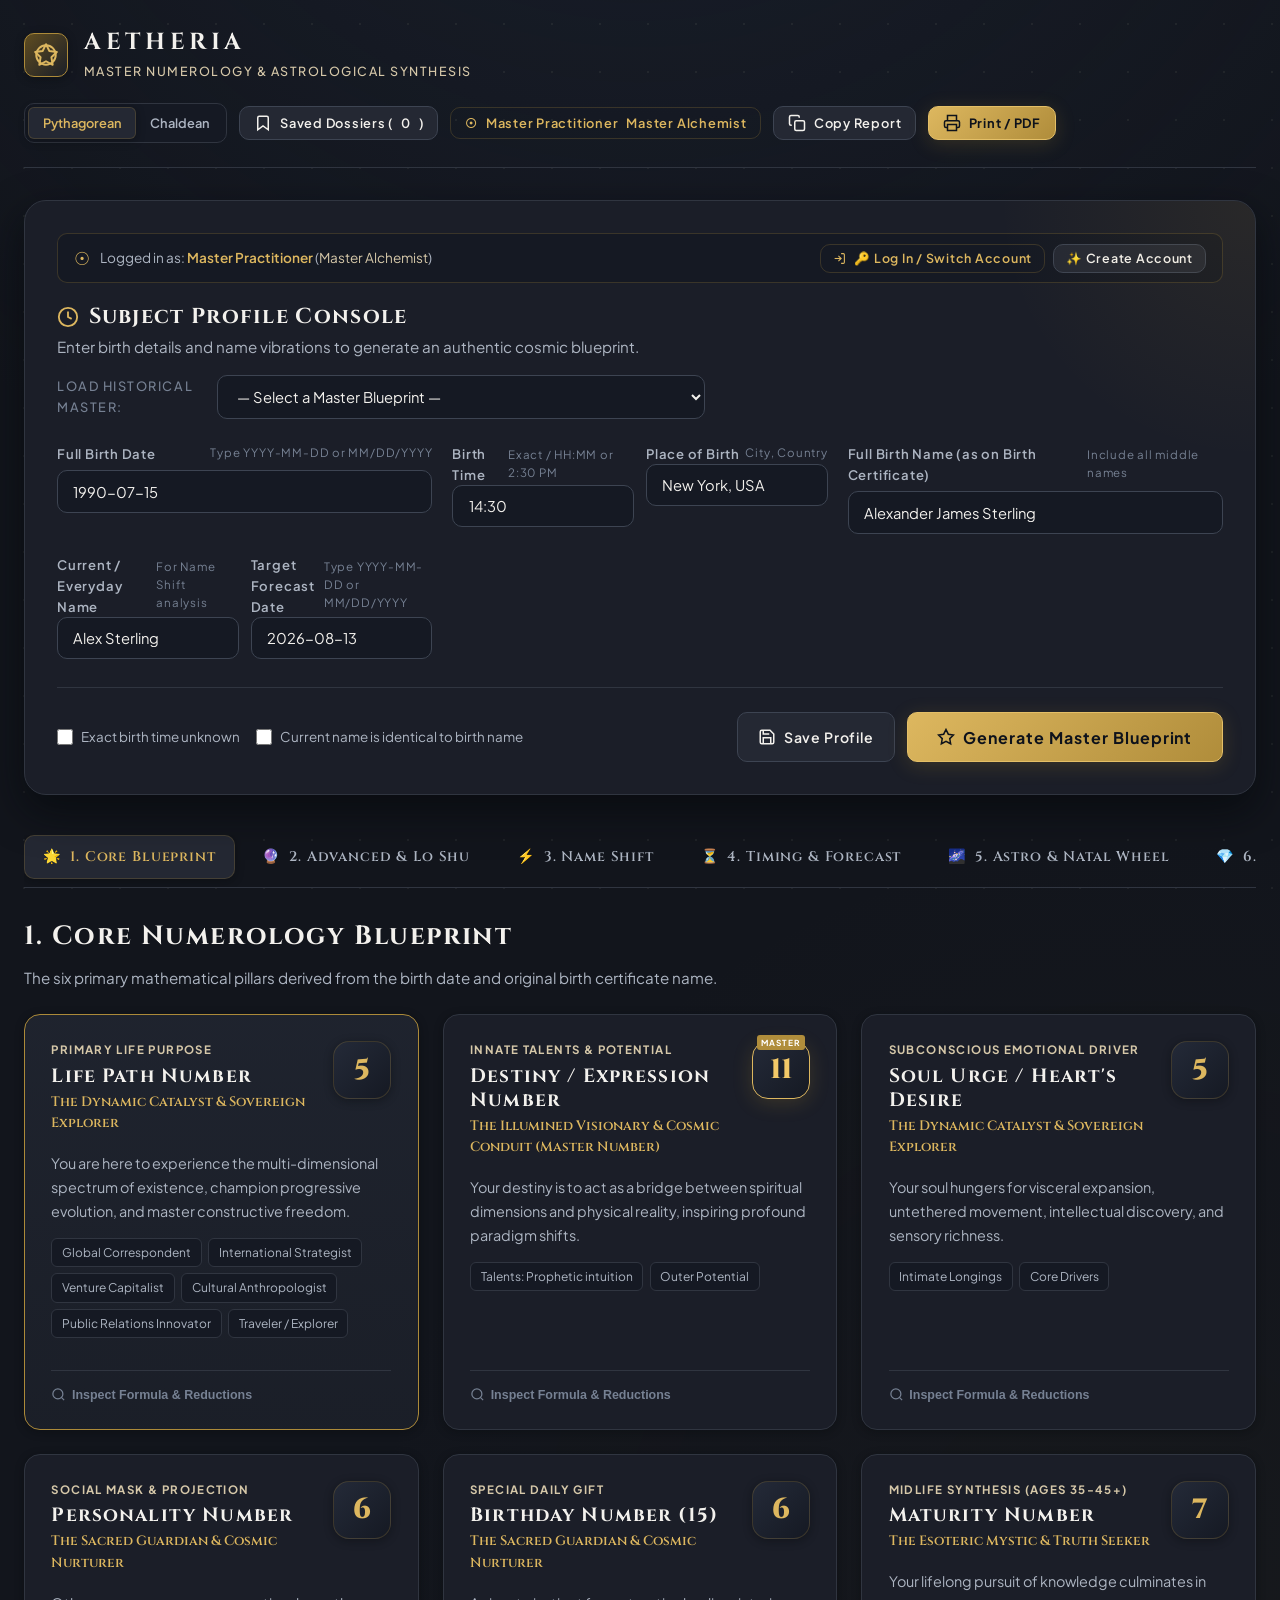
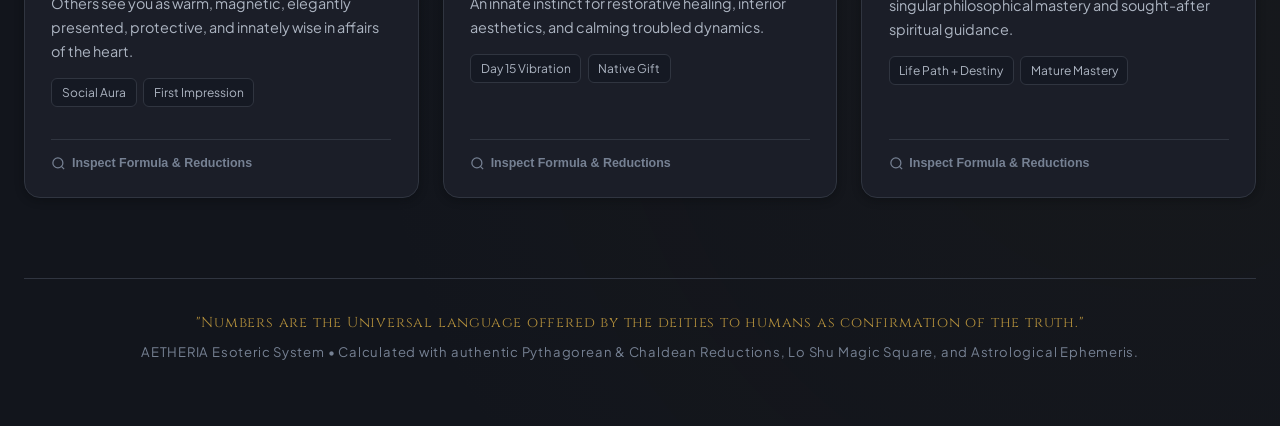
==== commit 3abc22aa: "feat: Allow direct keyboard typing of birth dates with flexible format parser" ====
--- a/index.html
+++ b/index.html
@@ -107,9 +107,9 @@
           <div class="form-group">
             <label for="input-birth-date">
               Full Birth Date
-              <span class="hint">Month, Day, Year</span>
+              <span class="hint">Type YYYY-MM-DD or MM/DD/YYYY</span>
             </label>
-            <input type="date" id="input-birth-date" class="form-control" required value="1990-07-15">
+            <input type="text" id="input-birth-date" class="form-control" required placeholder="e.g. 1990-07-15 or 07/15/1990" value="1990-07-15" autocomplete="off">
           </div>
 
           <!-- Birth Time & Place -->
@@ -118,9 +118,9 @@
               <div>
                 <label for="input-birth-time">
                   Birth Time
-                  <span class="hint">Exact / HH:MM</span>
+                  <span class="hint">Exact / HH:MM or 2:30 PM</span>
                 </label>
-                <input type="time" id="input-birth-time" class="form-control" value="14:30">
+                <input type="text" id="input-birth-time" class="form-control" placeholder="e.g. 14:30 or 2:30 PM" value="14:30" autocomplete="off">
               </div>
               <div>
                 <label for="input-birth-place">
@@ -155,9 +155,9 @@
               <div>
                 <label for="input-forecast-date">
                   Target Forecast Date
-                  <span class="hint">Year, Month, Day</span>
+                  <span class="hint">Type YYYY-MM-DD or MM/DD/YYYY</span>
                 </label>
-                <input type="date" id="input-forecast-date" class="form-control" value="2026-08-13">
+                <input type="text" id="input-forecast-date" class="form-control" placeholder="e.g. 2026-08-13 or 08/13/2026" value="2026-08-13" autocomplete="off">
               </div>
             </div>
           </div>
@@ -562,7 +562,7 @@
             </div>
             <div class="form-group">
               <label for="compat-partner-date">Partner Birth Date</label>
-              <input type="date" id="compat-partner-date" class="form-control" value="1992-11-24">
+              <input type="text" id="compat-partner-date" class="form-control" placeholder="e.g. 1992-11-24 or 11/24/1992" value="1992-11-24" autocomplete="off">
             </div>
           </div>
           <div style="margin-top: 1.25rem; text-align: right;">
